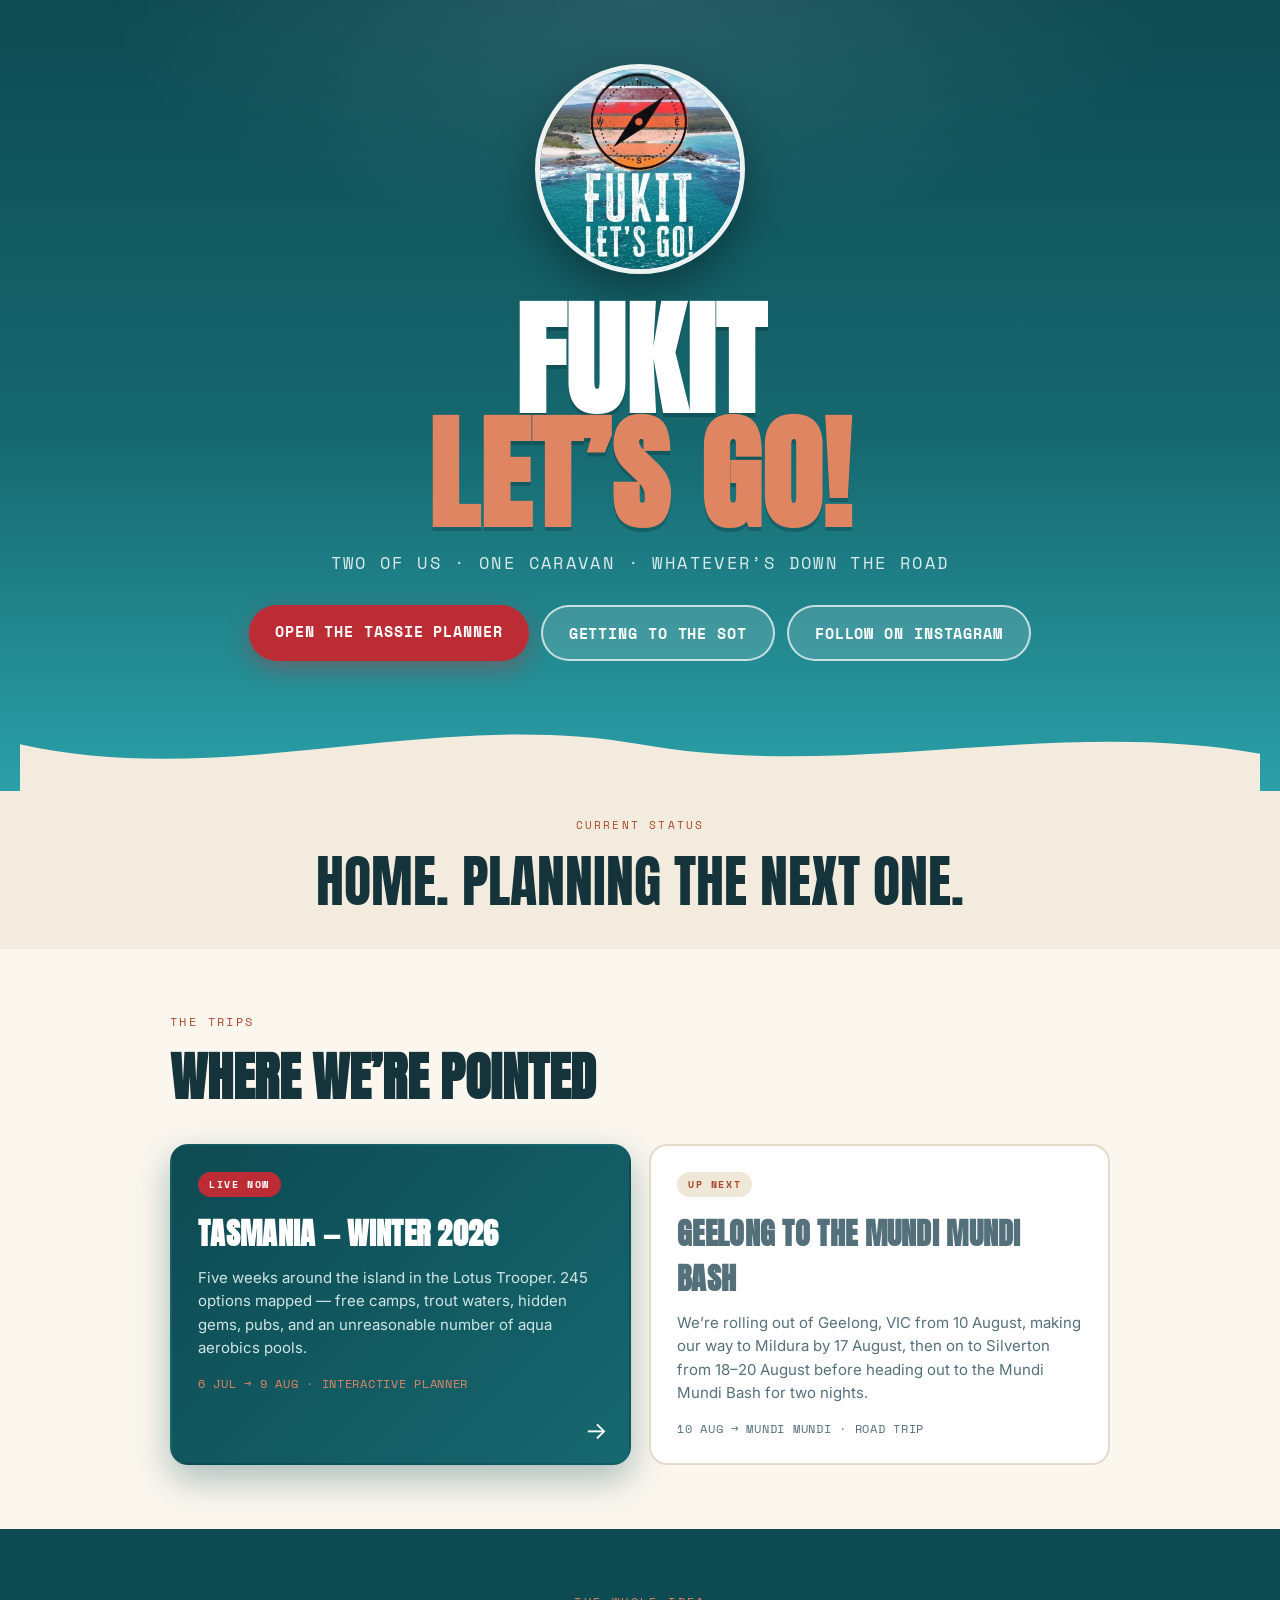
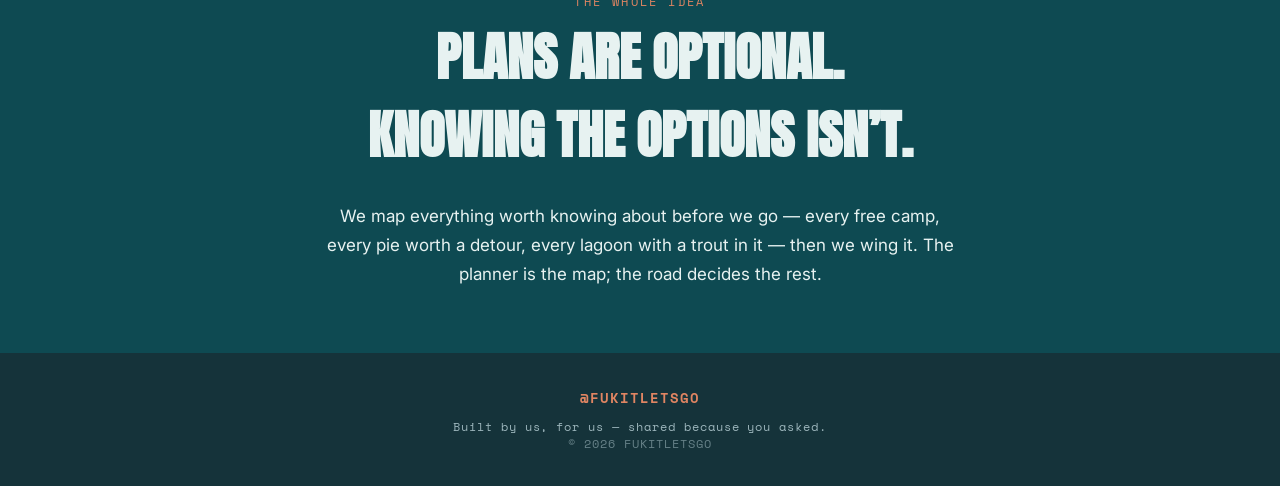
==== index.html @ 17a28b01 "Update index.html" ====
<!DOCTYPE html>

<html lang="en-AU">
<head>

<meta charset="utf-8">

<meta name="viewport" content="width=device-width, initial-scale=1">

<title>FUKITLETSGO — two of us, one caravan, whatever's down the road</title>

<meta name="description" content="FUKITLETSGO: trip planners, maps and mischief from a couple and their caravan. Currently: Tasmania, in winter, on purpose.">

<meta property="og:title" content="FUKITLETSGO">
<meta property="og:description" content="Two of us. One caravan. Whatever's down the road. Currently: Tasmania, in winter, on purpose.">

<meta property="og:image" content="https://nichynoo.github.io/fukitletsgo/logo.png">

<meta property="og:type" content="website">

<link rel="icon" href="logo.png">

<link rel="preconnect" href="https://fonts.googleapis.com">

<link rel="preconnect" href="https://fonts.gstatic.com" crossorigin>
<link href="https://fonts.googleapis.com/css2?family=Anton&family=Inter:wght@400;600&family=Space+Mono:wght@400;700&display=swap" rel="stylesheet">

<style>

:root{

 --sea:#16686F; --sea-deep:#0E4A52; --sea-light:#2BA0A8;

 --sand:#F3EBDD; --paper:#FBF7EF;

 --ink:#15333A; --dim:#54707A;

 --flame:#BC2C35; --ember:#A9472B; --peach:#E08562;

 --sans:'Inter',system-ui,sans-serif; --mono:'Space Mono',monospace; --display:'Anton',Impact,sans-serif;

}

*{box-sizing:border-box; margin:0}
html{scroll-behavior:smooth}

body{font-family:var(--sans); color:var(--ink); background:var(--paper)}

/* ---------- hero ---------- */

.hero{position:relative; background:linear-gradient(180deg,var(--sea-deep) 0%, var(--sea) 55%, var(--sea-light) 100%); color:#fff; text-align:center; padding:64px 20px 0; overflow:hidden}

.hero::before{content:""; position:absolute; inset:0;

 background:radial-gradient(70% 50% at 50% 0%, rgba(255,255,255,.10), transparent 60%); pointer-events:none}
.logo{width:min(46vw,210px); border-radius:50%; box-shadow:0 14px 40px rgba(0,0,0,.35); border:5px solid rgba(255,255,255,.92)}

h1{font-family:var(--display); font-size:clamp(56px,12vw,124px); line-height:.92; letter-spacing:.01em; text-transform:uppercase; margin-top:26px; text-shadow:0 4px 0 rgba(0,0,0,.18)}

h1 .go{color:var(--peach)}

.tag{font-family:var(--mono); font-size:clamp(13px,2.6vw,17px); letter-spacing:.14em; text-transform:uppercase; color:#D8EBEA; margin:18px auto 8px; max-width:620px}
.cta{display:flex; gap:12px; justify-content:center; flex-wrap:wrap; margin:30px 0 0; position:relative; z-index:2}

.btn{display:inline-block; font-family:var(--mono); font-weight:700; font-size:15px; letter-spacing:.06em; text-transform:uppercase; text-decoration:none; padding:15px 26px; border-radius:999px; transition:transform .12s ease, box-shadow .12s ease}

.btn:active{transform:scale(.97)}

.btn-primary{background:var(--flame); color:#fff; box-shadow:0 8px 22px rgba(188,44,53,.4)}
.btn-primary:hover{transform:translateY(-2px)}

.btn-ghost{background:rgba(255,255,255,.14); color:#fff; border:2px solid rgba(255,255,255,.7)}

.btn-ghost:hover{background:rgba(255,255,255,.24)}

.waves{display:block; width:100%; height:84px; margin-top:46px}

/* ---------- countdown ---------- */

.count{background:var(--sand); padding:26px 20px; text-align:center}

.count .label{font-family:var(--mono); font-size:11px; letter-spacing:.2em; text-transform:uppercase; color:var(--ember)}
.count .big{font-family:var(--display); font-size:clamp(34px,7vw,56px); color:var(--ink); text-transform:uppercase; margin-top:6px}

/* ---------- trips ---------- */

.section{max-width:980px; margin:0 auto; padding:64px 20px}

.kicker{font-family:var(--mono); font-size:12px; letter-spacing:.2em; text-transform:uppercase; color:var(--ember)}

h2{font-family:var(--display); font-size:clamp(34px,6vw,52px); text-transform:uppercase; margin:8px 0 28px}
.cards{display:grid; grid-template-columns:1fr; gap:18px}

@media(min-width:700px){.cards{grid-template-columns:1fr 1fr}}

.card{position:relative; border-radius:18px; padding:26px; text-decoration:none; color:inherit; display:block; border:2px solid transparent; transition:transform .14s ease, box-shadow .14s ease}

.card.live{background:linear-gradient(135deg,var(--sea-deep),var(--sea)); color:#fff; box-shadow:0 14px 36px rgba(14,74,82,.35)}

.card.live:hover{transform:translateY(-4px)}
.card.soon{background:#fff; border-color:#E4DACA; color:var(--dim)}

.pill{display:inline-block; font-family:var(--mono); font-size:10px; font-weight:700; letter-spacing:.16em; text-transform:uppercase; padding:5px 11px; border-radius:999px; margin-bottom:14px}

.live .pill{background:var(--flame); color:#fff}

.soon .pill{background:#EFE7D8; color:var(--ember)}

.card h3{font-family:var(--display); font-size:30px; text-transform:uppercase; letter-spacing:.01em}
.card p{margin-top:10px; font-size:15px; line-height:1.55}

.live p{color:#CFE6E5}

.card .meta{font-family:var(--mono); font-size:12px; margin-top:16px; letter-spacing:.06em}

.live .meta{color:var(--peach)}

.card .go-arrow{position:absolute; right:22px; bottom:18px; font-size:24px}

/* ---------- about ---------- */

.about{background:var(--sea-deep); color:#E7F2F1; text-align:center}

.about .inner{max-width:680px; margin:0 auto; padding:64px 20px}
.about p{font-size:17px; line-height:1.7; margin-top:14px}

.about .kicker{color:var(--peach)}

/* ---------- footer ---------- */

footer{background:var(--ink); color:#9DB6BC; text-align:center; padding:34px 20px; font-family:var(--mono); font-size:12px; letter-spacing:.08em}

footer a{color:var(--peach); text-decoration:none}

footer a:hover{text-decoration:underline}

.insta{display:inline-block; margin-bottom:10px; font-size:14px; font-weight:700; text-transform:uppercase}

</style>

</head>

<body>
<header class="hero">

 <img class="logo" src="logo.png" alt="FUKITLETSGO compass logo over a Tasmanian beach">

 <h1>Fukit<br><span class="go">Let&rsquo;s&nbsp;Go!</span></h1>

 <p class="tag">Two of us &middot; one caravan &middot; whatever&rsquo;s down the road</p>

 <div class="cta">

 <a class="btn btn-primary" href="Australia/Tasmania/">Open the Tassie planner</a>

 <a class="btn btn-ghost" href="https://nichynoo.github.io/fukitletsgo/Australia/SOT/">Getting to the SOT</a>

 <a class="btn btn-ghost" href="https://www.instagram.com/fukitletsgo/" target="_blank" rel="noopener">Follow on Instagram</a>

 </div>
 <svg class="waves" viewBox="0 0 1440 90" preserveAspectRatio="none" aria-hidden="true">

 <path d="M0,40 C240,90 480,0 720,40 C960,80 1200,10 1440,50 L1440,90 L0,90 Z" fill="#F3EBDD"/>

 </svg>

</header>

<div class="count">

 <div class="label">Current status</div>

 <div class="big" id="countdown">Tasmania, in winter, on purpose</div>

</div>

<main class="section" id="trips">

 <div class="kicker">The trips</div>

 <h2>Where we&rsquo;re pointed</h2>

 <div class="cards">
 <a class="card live" href="Australia/Tasmania/">

 <span class="pill">Live now</span>

 <h3>Tasmania &mdash; Winter 2026</h3>

 <p>Five weeks around the island in the Lotus Trooper. 245 options mapped &mdash; free camps, trout waters, hidden gems, pubs, and an unreasonable number of aqua aerobics pools.</p>

 <div class="meta">6 JUL &rarr; 9 AUG &middot; INTERACTIVE PLANNER</div>

 <span class="go-arrow">&rarr;</span>

 </a>

 <div class="card soon">

 <span class="pill">Up next</span>
 <h3>GEELONG TO THE MUNDI MUNDI BASH</h3>

 <p>We&rsquo;re rolling out of Geelong, VIC from 10 August, making our way to Mildura by 17 August, then on to Silverton from 18&ndash;20 August before heading out to the Mundi Mundi Bash for two nights.</p>

 <div class="meta">10 AUG &rarr; MUNDI MUNDI &middot; ROAD TRIP</div>

 </div>

 </div>

</main>

<section class="about">

 <div class="inner">

 <div class="kicker">The whole idea</div>

 <h2>Plans are optional.<br>Knowing the options isn&rsquo;t.</h2>
 <p>We map everything worth knowing about before we go &mdash; every free camp, every pie worth a detour, every lagoon with a trout in it &mdash; then we wing it. The planner is the map; the road decides the rest.</p>

 </div>

</section>

<footer>

 <a class="insta" href="https://www.instagram.com/fukitletsgo/" target="_blank" rel="noopener">@fukitletsgo</a><br>

 Built by us, for us &mdash; shared because you asked.<br>

 <span style="opacity:.6">&copy; 2026 FUKITLETSGO</span>

</footer>

<script>
(function(){

 var dep=new Date('2026-07-01T00:00:00+10:00');

 var back=new Date('2026-08-10T00:00:00+10:00');

 var onIsland=new Date('2026-07-06T00:00:00+10:00');

 var now=new Date();

 var el=document.getElementById('countdown');

 var d=Math.ceil((dep-now)/86400000);

 if(now<dep){ el.textContent=d+(d===1?' day':' days')+' until we roll'; }

 else if(now<onIsland){ el.textContent='On the road \u2192 Geelong'; }
 else if(now<back){ var n=Math.floor((now-onIsland)/86400000)+1; el.textContent='Day '+n+' of 35 on the island'; }

 else { el.textContent='Home. Planning the next one.'; }

})();

</script>

</body>

</html>
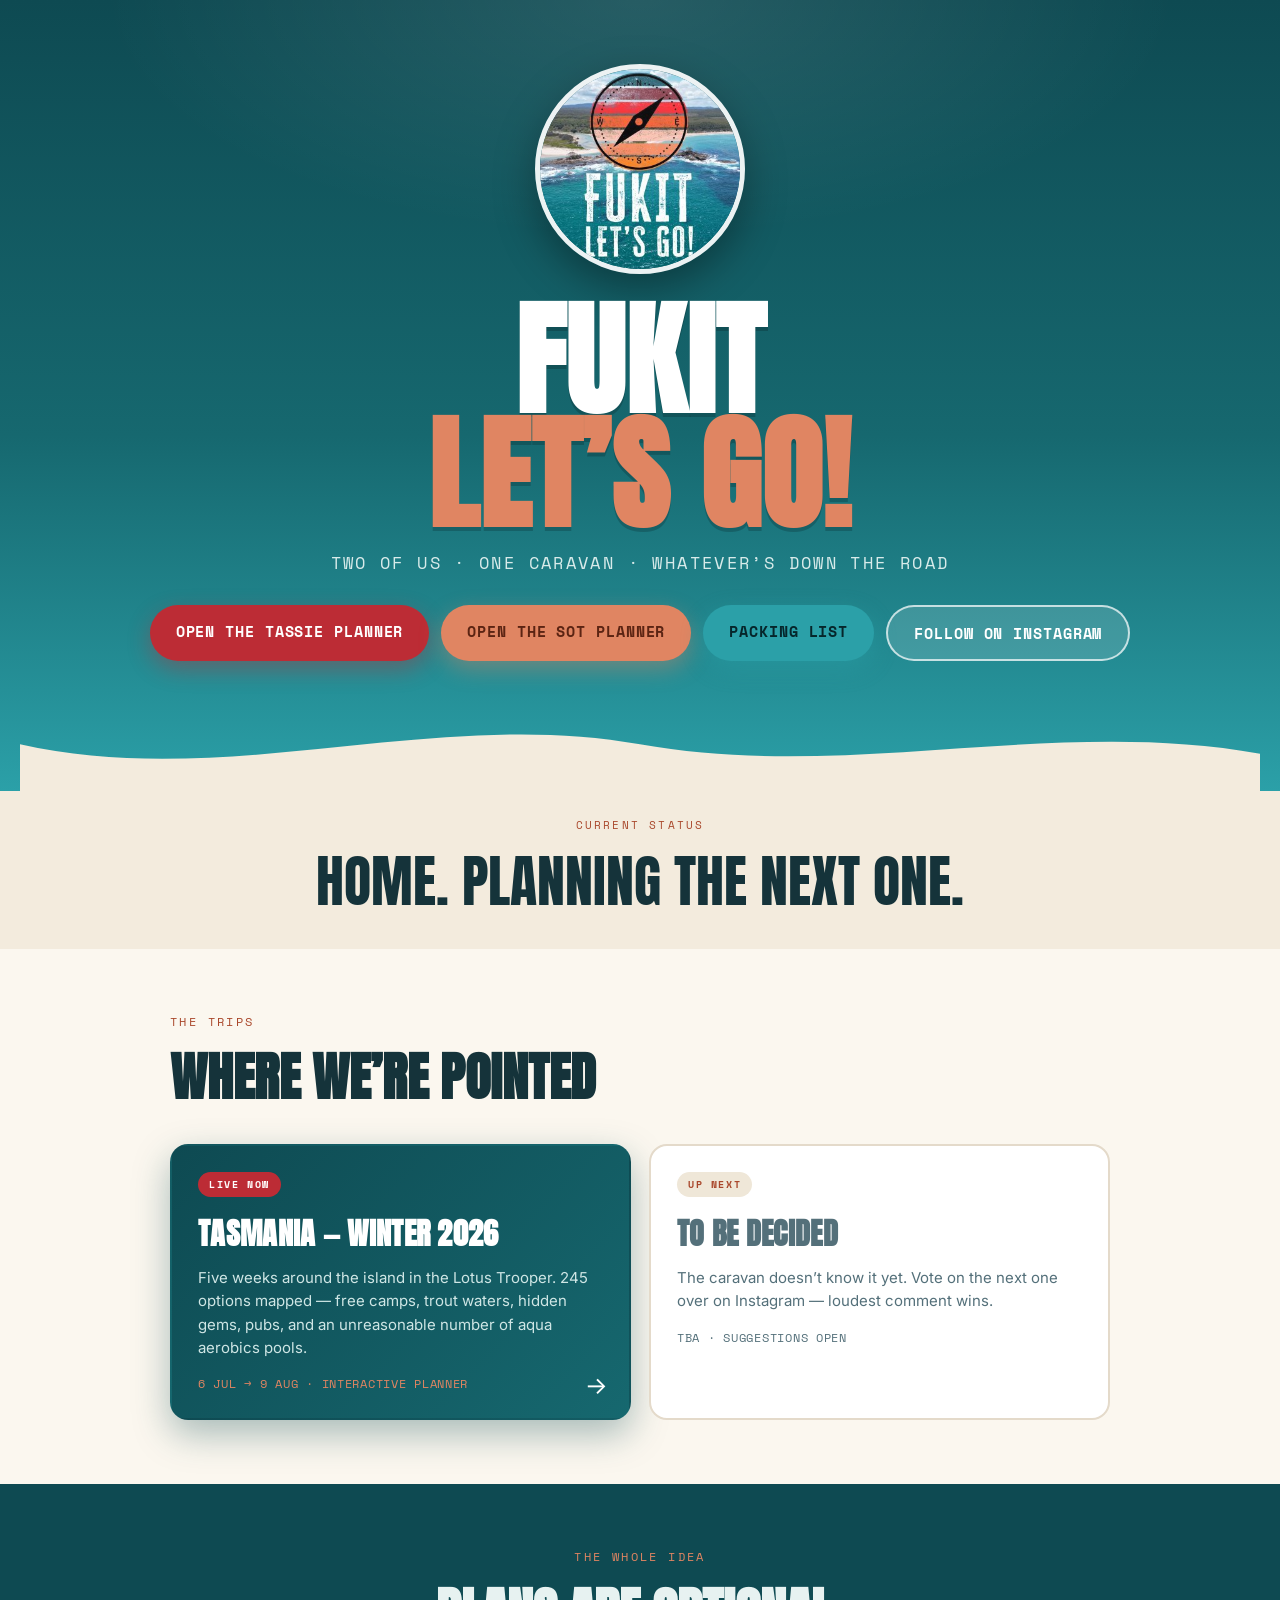
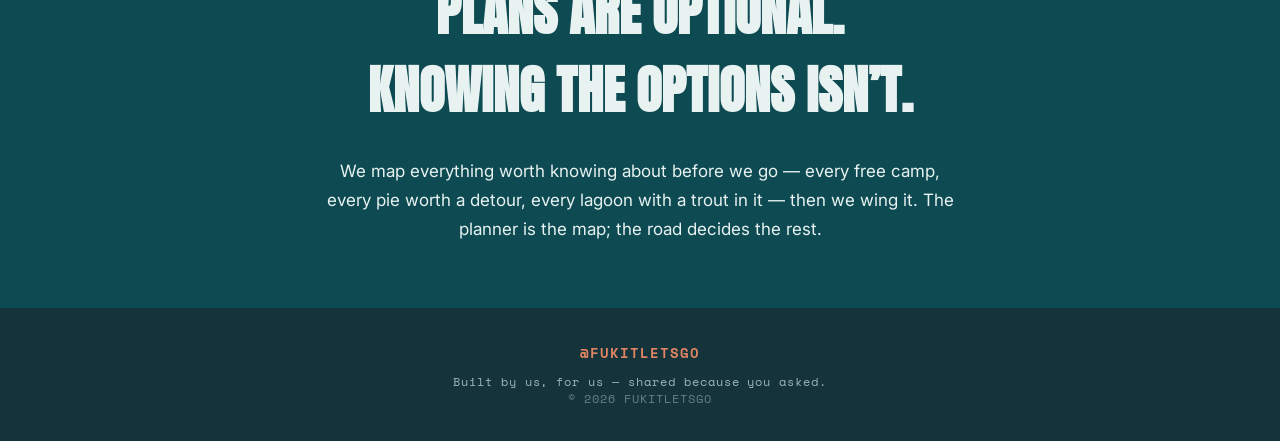
==== commit b866a306: "Update index.html" ====
--- a/index.html
+++ b/index.html
@@ -1,265 +1,159 @@
 
 <!DOCTYPE html>
-
 <html lang="en-AU">
 <head>
-
 <meta charset="utf-8">
-
 <meta name="viewport" content="width=device-width, initial-scale=1">
-
 <title>FUKITLETSGO — two of us, one caravan, whatever's down the road</title>
-
 <meta name="description" content="FUKITLETSGO: trip planners, maps and mischief from a couple and their caravan. Currently: Tasmania, in winter, on purpose.">
-
 <meta property="og:title" content="FUKITLETSGO">
 <meta property="og:description" content="Two of us. One caravan. Whatever's down the road. Currently: Tasmania, in winter, on purpose.">
-
 <meta property="og:image" content="https://nichynoo.github.io/fukitletsgo/logo.png">
-
 <meta property="og:type" content="website">
-
 <link rel="icon" href="logo.png">
-
 <link rel="preconnect" href="https://fonts.googleapis.com">
-
 <link rel="preconnect" href="https://fonts.gstatic.com" crossorigin>
 <link href="https://fonts.googleapis.com/css2?family=Anton&family=Inter:wght@400;600&family=Space+Mono:wght@400;700&display=swap" rel="stylesheet">
-
 <style>
-
 :root{
-
- --sea:#16686F; --sea-deep:#0E4A52; --sea-light:#2BA0A8;
-
- --sand:#F3EBDD; --paper:#FBF7EF;
-
- --ink:#15333A; --dim:#54707A;
-
- --flame:#BC2C35; --ember:#A9472B; --peach:#E08562;
-
- --sans:'Inter',system-ui,sans-serif; --mono:'Space Mono',monospace; --display:'Anton',Impact,sans-serif;
-
+  --sea:#16686F; --sea-deep:#0E4A52; --sea-light:#2BA0A8;
+  --sand:#F3EBDD; --paper:#FBF7EF;
+  --ink:#15333A; --dim:#54707A;
+  --flame:#BC2C35; --ember:#A9472B; --peach:#E08562;
+  --sans:'Inter',system-ui,sans-serif; --mono:'Space Mono',monospace; --display:'Anton',Impact,sans-serif;
 }
-
 *{box-sizing:border-box; margin:0}
 html{scroll-behavior:smooth}
-
 body{font-family:var(--sans); color:var(--ink); background:var(--paper)}
 
 /* ---------- hero ---------- */
-
 .hero{position:relative; background:linear-gradient(180deg,var(--sea-deep) 0%, var(--sea) 55%, var(--sea-light) 100%); color:#fff; text-align:center; padding:64px 20px 0; overflow:hidden}
-
 .hero::before{content:""; position:absolute; inset:0;
-
- background:radial-gradient(70% 50% at 50% 0%, rgba(255,255,255,.10), transparent 60%); pointer-events:none}
+  background:radial-gradient(70% 50% at 50% 0%, rgba(255,255,255,.10), transparent 60%); pointer-events:none}
 .logo{width:min(46vw,210px); border-radius:50%; box-shadow:0 14px 40px rgba(0,0,0,.35); border:5px solid rgba(255,255,255,.92)}
-
 h1{font-family:var(--display); font-size:clamp(56px,12vw,124px); line-height:.92; letter-spacing:.01em; text-transform:uppercase; margin-top:26px; text-shadow:0 4px 0 rgba(0,0,0,.18)}
-
 h1 .go{color:var(--peach)}
-
 .tag{font-family:var(--mono); font-size:clamp(13px,2.6vw,17px); letter-spacing:.14em; text-transform:uppercase; color:#D8EBEA; margin:18px auto 8px; max-width:620px}
 .cta{display:flex; gap:12px; justify-content:center; flex-wrap:wrap; margin:30px 0 0; position:relative; z-index:2}
-
 .btn{display:inline-block; font-family:var(--mono); font-weight:700; font-size:15px; letter-spacing:.06em; text-transform:uppercase; text-decoration:none; padding:15px 26px; border-radius:999px; transition:transform .12s ease, box-shadow .12s ease}
-
 .btn:active{transform:scale(.97)}
-
 .btn-primary{background:var(--flame); color:#fff; box-shadow:0 8px 22px rgba(188,44,53,.4)}
 .btn-primary:hover{transform:translateY(-2px)}
-
+.btn-sot{background:var(--peach); color:#5B2413; box-shadow:0 8px 22px rgba(224,133,98,.4)}
+.btn-pack{background:var(--sea-light); color:#06262B; box-shadow:0 8px 22px rgba(43,160,168,.4)}
+.btn-pack:hover{transform:translateY(-2px)}
+.btn-sot:hover{transform:translateY(-2px)}
 .btn-ghost{background:rgba(255,255,255,.14); color:#fff; border:2px solid rgba(255,255,255,.7)}
-
 .btn-ghost:hover{background:rgba(255,255,255,.24)}
-
 .waves{display:block; width:100%; height:84px; margin-top:46px}
 
 /* ---------- countdown ---------- */
-
 .count{background:var(--sand); padding:26px 20px; text-align:center}
-
 .count .label{font-family:var(--mono); font-size:11px; letter-spacing:.2em; text-transform:uppercase; color:var(--ember)}
 .count .big{font-family:var(--display); font-size:clamp(34px,7vw,56px); color:var(--ink); text-transform:uppercase; margin-top:6px}
 
 /* ---------- trips ---------- */
-
 .section{max-width:980px; margin:0 auto; padding:64px 20px}
-
 .kicker{font-family:var(--mono); font-size:12px; letter-spacing:.2em; text-transform:uppercase; color:var(--ember)}
-
 h2{font-family:var(--display); font-size:clamp(34px,6vw,52px); text-transform:uppercase; margin:8px 0 28px}
 .cards{display:grid; grid-template-columns:1fr; gap:18px}
-
 @media(min-width:700px){.cards{grid-template-columns:1fr 1fr}}
-
 .card{position:relative; border-radius:18px; padding:26px; text-decoration:none; color:inherit; display:block; border:2px solid transparent; transition:transform .14s ease, box-shadow .14s ease}
-
 .card.live{background:linear-gradient(135deg,var(--sea-deep),var(--sea)); color:#fff; box-shadow:0 14px 36px rgba(14,74,82,.35)}
-
 .card.live:hover{transform:translateY(-4px)}
 .card.soon{background:#fff; border-color:#E4DACA; color:var(--dim)}
-
 .pill{display:inline-block; font-family:var(--mono); font-size:10px; font-weight:700; letter-spacing:.16em; text-transform:uppercase; padding:5px 11px; border-radius:999px; margin-bottom:14px}
-
 .live .pill{background:var(--flame); color:#fff}
-
 .soon .pill{background:#EFE7D8; color:var(--ember)}
-
 .card h3{font-family:var(--display); font-size:30px; text-transform:uppercase; letter-spacing:.01em}
 .card p{margin-top:10px; font-size:15px; line-height:1.55}
-
 .live p{color:#CFE6E5}
-
 .card .meta{font-family:var(--mono); font-size:12px; margin-top:16px; letter-spacing:.06em}
-
 .live .meta{color:var(--peach)}
-
 .card .go-arrow{position:absolute; right:22px; bottom:18px; font-size:24px}
 
 /* ---------- about ---------- */
-
 .about{background:var(--sea-deep); color:#E7F2F1; text-align:center}
-
 .about .inner{max-width:680px; margin:0 auto; padding:64px 20px}
 .about p{font-size:17px; line-height:1.7; margin-top:14px}
-
 .about .kicker{color:var(--peach)}
 
 /* ---------- footer ---------- */
+footer{background:var(--ink); color:#9DB6BC; text-align:center; padding:34px 20px; font-family:var(--mono); font-size:12px; letter-spacing:.08em}
+footer a{color:var(--peach); text-decoration:none}
+footer a:hover{text-decoration:underline}
+.insta{display:inline-block; margin-bottom:10px; font-size:14px; font-weight:700; text-transform:uppercase}
+</style>
+</head>
+<body>
 
-footer{background:var(--ink); color:#9DB6BC; text-align:center; padding:34px 20px; font-family:var(--mono); font-size:12px; letter-spacing:.08em}
-
-footer a{color:var(--peach); text-decoration:none}
-
-footer a:hover{text-decoration:underline}
-
-.insta{display:inline-block; margin-bottom:10px; font-size:14px; font-weight:700; text-transform:uppercase}
-
-</style>
-
-</head>
-
-<body>
 <header class="hero">
-
- <img class="logo" src="logo.png" alt="FUKITLETSGO compass logo over a Tasmanian beach">
-
- <h1>Fukit<br><span class="go">Let&rsquo;s&nbsp;Go!</span></h1>
-
- <p class="tag">Two of us &middot; one caravan &middot; whatever&rsquo;s down the road</p>
-
- <div class="cta">
-
- <a class="btn btn-primary" href="Australia/Tasmania/">Open the Tassie planner</a>
-
- <a class="btn btn-ghost" href="https://nichynoo.github.io/fukitletsgo/Australia/SOT/">Getting to the SOT</a>
-
- <a class="btn btn-ghost" href="https://www.instagram.com/fukitletsgo/" target="_blank" rel="noopener">Follow on Instagram</a>
-
- </div>
- <svg class="waves" viewBox="0 0 1440 90" preserveAspectRatio="none" aria-hidden="true">
-
- <path d="M0,40 C240,90 480,0 720,40 C960,80 1200,10 1440,50 L1440,90 L0,90 Z" fill="#F3EBDD"/>
-
- </svg>
-
+  <img class="logo" src="logo.png" alt="FUKITLETSGO compass logo over a Tasmanian beach">
+  <h1>Fukit<br><span class="go">Let&rsquo;s&nbsp;Go!</span></h1>
+  <p class="tag">Two of us &middot; one caravan &middot; whatever&rsquo;s down the road</p>
+  <div class="cta">
+    <a class="btn btn-primary" href="Australia/Tasmania/">Open the Tassie planner</a>
+    <a class="btn btn-sot" href="Australia/SOT/">Open the SOT Planner</a>
+    <a class="btn btn-pack" href="packing/">Packing List</a>
+    <a class="btn btn-ghost" href="https://www.instagram.com/fukitletsgo/" target="_blank" rel="noopener">Follow on Instagram</a>
+  </div>
+  <svg class="waves" viewBox="0 0 1440 90" preserveAspectRatio="none" aria-hidden="true">
+    <path d="M0,40 C240,90 480,0 720,40 C960,80 1200,10 1440,50 L1440,90 L0,90 Z" fill="#F3EBDD"/>
+  </svg>
 </header>
 
 <div class="count">
-
- <div class="label">Current status</div>
-
- <div class="big" id="countdown">Tasmania, in winter, on purpose</div>
-
+  <div class="label">Current status</div>
+  <div class="big" id="countdown">Tasmania, in winter, on purpose</div>
 </div>
 
 <main class="section" id="trips">
-
- <div class="kicker">The trips</div>
-
- <h2>Where we&rsquo;re pointed</h2>
-
- <div class="cards">
- <a class="card live" href="Australia/Tasmania/">
-
- <span class="pill">Live now</span>
-
- <h3>Tasmania &mdash; Winter 2026</h3>
-
- <p>Five weeks around the island in the Lotus Trooper. 245 options mapped &mdash; free camps, trout waters, hidden gems, pubs, and an unreasonable number of aqua aerobics pools.</p>
-
- <div class="meta">6 JUL &rarr; 9 AUG &middot; INTERACTIVE PLANNER</div>
-
- <span class="go-arrow">&rarr;</span>
-
- </a>
-
- <div class="card soon">
-
- <span class="pill">Up next</span>
- <h3>GEELONG TO THE MUNDI MUNDI BASH</h3>
-
- <p>We&rsquo;re rolling out of Geelong, VIC from 10 August, making our way to Mildura by 17 August, then on to Silverton from 18&ndash;20 August before heading out to the Mundi Mundi Bash for two nights.</p>
-
- <div class="meta">10 AUG &rarr; MUNDI MUNDI &middot; ROAD TRIP</div>
-
- </div>
-
- </div>
-
+  <div class="kicker">The trips</div>
+  <h2>Where we&rsquo;re pointed</h2>
+  <div class="cards">
+    <a class="card live" href="Australia/Tasmania/">
+      <span class="pill">Live now</span>
+      <h3>Tasmania &mdash; Winter 2026</h3>
+      <p>Five weeks around the island in the Lotus Trooper. 245 options mapped &mdash; free camps, trout waters, hidden gems, pubs, and an unreasonable number of aqua aerobics pools.</p>
+      <div class="meta">6 JUL &rarr; 9 AUG &middot; INTERACTIVE PLANNER</div>
+      <span class="go-arrow">&rarr;</span>
+    </a>
+    <div class="card soon">
+      <span class="pill">Up next</span>
+      <h3>To be decided</h3>
+      <p>The caravan doesn&rsquo;t know it yet. Vote on the next one over on Instagram &mdash; loudest comment wins.</p>
+      <div class="meta">TBA &middot; SUGGESTIONS OPEN</div>
+    </div>
+  </div>
 </main>
 
 <section class="about">
-
- <div class="inner">
-
- <div class="kicker">The whole idea</div>
-
- <h2>Plans are optional.<br>Knowing the options isn&rsquo;t.</h2>
- <p>We map everything worth knowing about before we go &mdash; every free camp, every pie worth a detour, every lagoon with a trout in it &mdash; then we wing it. The planner is the map; the road decides the rest.</p>
-
- </div>
-
+  <div class="inner">
+    <div class="kicker">The whole idea</div>
+    <h2>Plans are optional.<br>Knowing the options isn&rsquo;t.</h2>
+    <p>We map everything worth knowing about before we go &mdash; every free camp, every pie worth a detour, every lagoon with a trout in it &mdash; then we wing it. The planner is the map; the road decides the rest.</p>
+  </div>
 </section>
 
 <footer>
-
- <a class="insta" href="https://www.instagram.com/fukitletsgo/" target="_blank" rel="noopener">@fukitletsgo</a><br>
-
- Built by us, for us &mdash; shared because you asked.<br>
-
- <span style="opacity:.6">&copy; 2026 FUKITLETSGO</span>
-
+  <a class="insta" href="https://www.instagram.com/fukitletsgo/" target="_blank" rel="noopener">@fukitletsgo</a><br>
+  Built by us, for us &mdash; shared because you asked.<br>
+  <span style="opacity:.6">&copy; 2026 FUKITLETSGO</span>
 </footer>
 
 <script>
 (function(){
-
- var dep=new Date('2026-07-01T00:00:00+10:00');
-
- var back=new Date('2026-08-10T00:00:00+10:00');
-
- var onIsland=new Date('2026-07-06T00:00:00+10:00');
-
- var now=new Date();
-
- var el=document.getElementById('countdown');
-
- var d=Math.ceil((dep-now)/86400000);
-
- if(now<dep){ el.textContent=d+(d===1?' day':' days')+' until we roll'; }
-
- else if(now<onIsland){ el.textContent='On the road \u2192 Geelong'; }
- else if(now<back){ var n=Math.floor((now-onIsland)/86400000)+1; el.textContent='Day '+n+' of 35 on the island'; }
-
- else { el.textContent='Home. Planning the next one.'; }
-
+  var dep=new Date('2026-07-01T00:00:00+10:00');
+  var back=new Date('2026-08-10T00:00:00+10:00');
+  var onIsland=new Date('2026-07-06T00:00:00+10:00');
+  var now=new Date();
+  var el=document.getElementById('countdown');
+  var d=Math.ceil((dep-now)/86400000);
+  if(now<dep){ el.textContent=d+(d===1?' day':' days')+' until we roll'; }
+  else if(now<onIsland){ el.textContent='On the road \u2192 Geelong'; }
+  else if(now<back){ var n=Math.floor((now-onIsland)/86400000)+1; el.textContent='Day '+n+' of 35 on the island'; }
+  else { el.textContent='Home. Planning the next one.'; }
 })();
-
 </script>
-
 </body>
-
 </html>
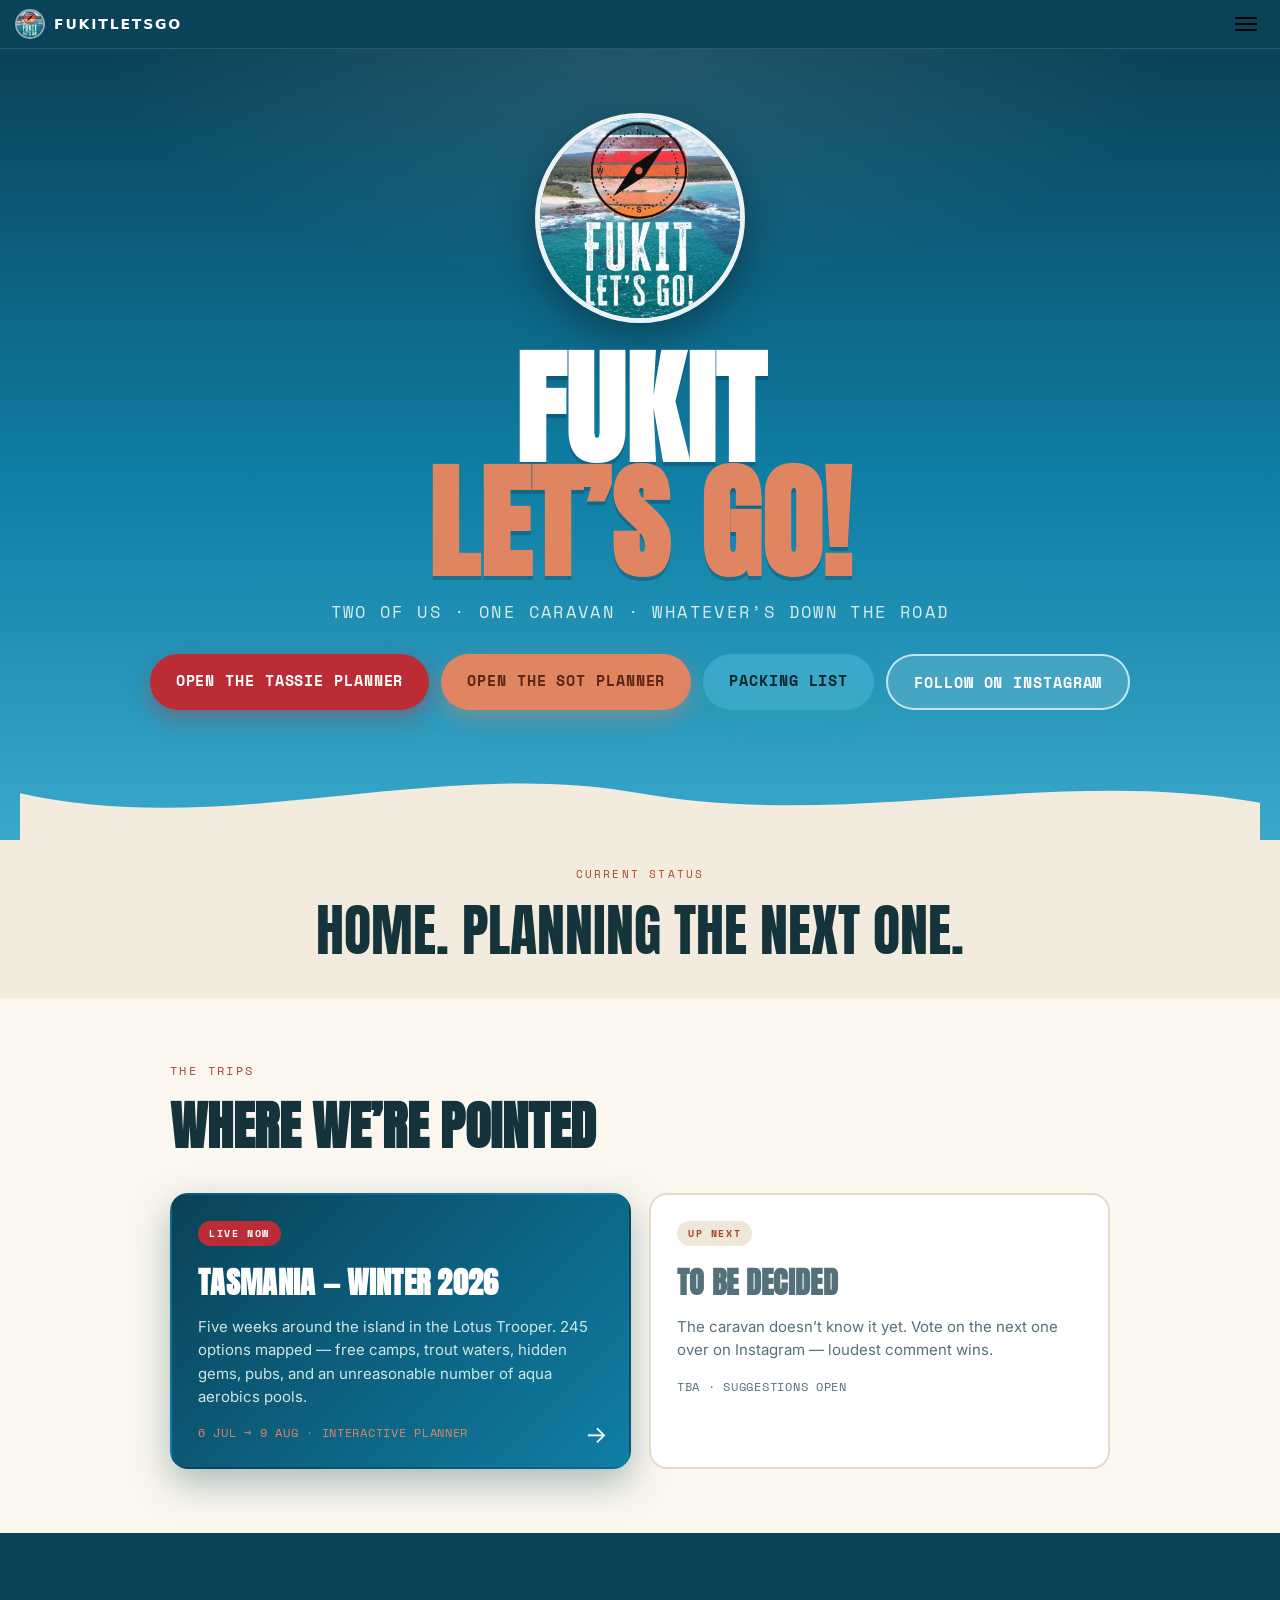
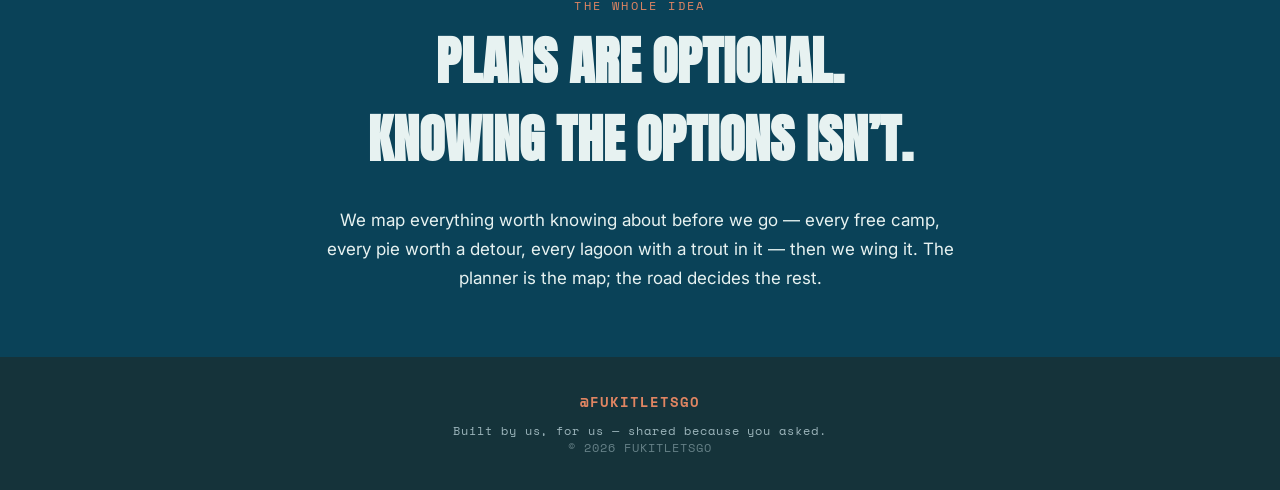
==== commit 24ab635a: "Update index.html" ====
--- a/index.html
+++ b/index.html
@@ -16,7 +16,7 @@
 <link href="https://fonts.googleapis.com/css2?family=Anton&family=Inter:wght@400;600&family=Space+Mono:wght@400;700&display=swap" rel="stylesheet">
 <style>
 :root{
-  --sea:#16686F; --sea-deep:#0E4A52; --sea-light:#2BA0A8;
+  --sea:#0F7FA6; --sea-deep:#0A4258; --sea-light:#3AA8C9;
   --sand:#F3EBDD; --paper:#FBF7EF;
   --ink:#15333A; --dim:#54707A;
   --flame:#BC2C35; --ember:#A9472B; --peach:#E08562;
@@ -84,8 +84,11 @@
 footer a:hover{text-decoration:underline}
 .insta{display:inline-block; margin-bottom:10px; font-size:14px; font-weight:700; text-transform:uppercase}
 </style>
+<style id="fkhdr-css">.fkhdr{position:relative;z-index:50;display:flex;align-items:center;gap:11px;padding:9px 15px;background:#0A4258; color:#fff; border-bottom:1px solid rgba(255,255,255,.12);font-family:system-ui,-apple-system,'Segoe UI',sans-serif}.fkhdr .fk-logo{display:flex;align-items:center;gap:9px;text-decoration:none;color:inherit}.fkhdr .fk-logo img{width:30px;height:30px;border-radius:50%;border:2px solid rgba(255,255,255,.55);display:block}.fkhdr .fk-wm{font-weight:700;font-size:14px;letter-spacing:.13em;text-transform:uppercase;color:inherit}.fkhdr .fk-burger{margin-left:auto;appearance:none;background:none;border:0;cursor:pointer;padding:8px;display:grid;gap:4px}.fkhdr .fk-burger span{display:block;width:22px;height:2px;background:currentColor;border-radius:2px;transition:.2s}.fkhdr.open .fk-burger span:nth-child(1){transform:translateY(6px) rotate(45deg)}.fkhdr.open .fk-burger span:nth-child(2){opacity:0}.fkhdr.open .fk-burger span:nth-child(3){transform:translateY(-6px) rotate(-45deg)}.fkhdr .fk-nav{position:absolute;top:100%;right:10px;min-width:210px;background:#0E4A52;border:1px solid rgba(255,255,255,.14);border-radius:12px;box-shadow:0 14px 40px rgba(0,0,0,.35);padding:6px;display:none;flex-direction:column}.fkhdr.open .fk-nav{display:flex}.fkhdr .fk-nav a{text-decoration:none;color:#fff;font-size:14px;font-weight:500;padding:11px 13px;border-radius:8px;display:flex;align-items:center;gap:9px}.fkhdr .fk-nav a:hover{background:rgba(127,127,127,.14)}.fkhdr .fk-nav a.cur{color:#E08562;font-weight:700}.fkhdr .fk-nav a .ic{width:18px;text-align:center;opacity:.8}.fkhdr .fk-nav .sep{height:1px;background:rgba(255,255,255,.14);margin:5px 8px}@media print{.fkhdr{display:none}}</style>
 </head>
 <body>
+<header class="fkhdr" id="fkhdr"><a class="fk-logo" href="./"><img src="logo.png" alt=""><span class="fk-wm">Fukitletsgo</span></a><button class="fk-burger" id="fkBurger" aria-label="Menu" aria-expanded="false"><span></span><span></span><span></span></button><nav class="fk-nav" id="fkNav"><a class="cur" href="./"><span class="ic">⌂</span>Home</a><div class="sep"></div><a class="" href="Australia/Tasmania/"><span class="ic">🗺</span>Tassie Planner</a><a href="Australia/SOT/"><span class="ic">🚢</span>SOT Planner</a><a href="packing/"><span class="ic">🧳</span>Packing List</a></nav></header>
+
 
 <header class="hero">
   <img class="logo" src="logo.png" alt="FUKITLETSGO compass logo over a Tasmanian beach">
@@ -155,5 +158,6 @@
   else { el.textContent='Home. Planning the next one.'; }
 })();
 </script>
+<script>(function(){var h=document.getElementById('fkhdr'),b=document.getElementById('fkBurger');if(!h||!b)return;function set(o){h.classList.toggle('open',o);b.setAttribute('aria-expanded',o?'true':'false');}b.addEventListener('click',function(e){e.stopPropagation();set(!h.classList.contains('open'));});document.addEventListener('click',function(e){if(!h.contains(e.target))set(false);});document.addEventListener('keydown',function(e){if(e.key==='Escape')set(false);});})();</script>
 </body>
 </html>
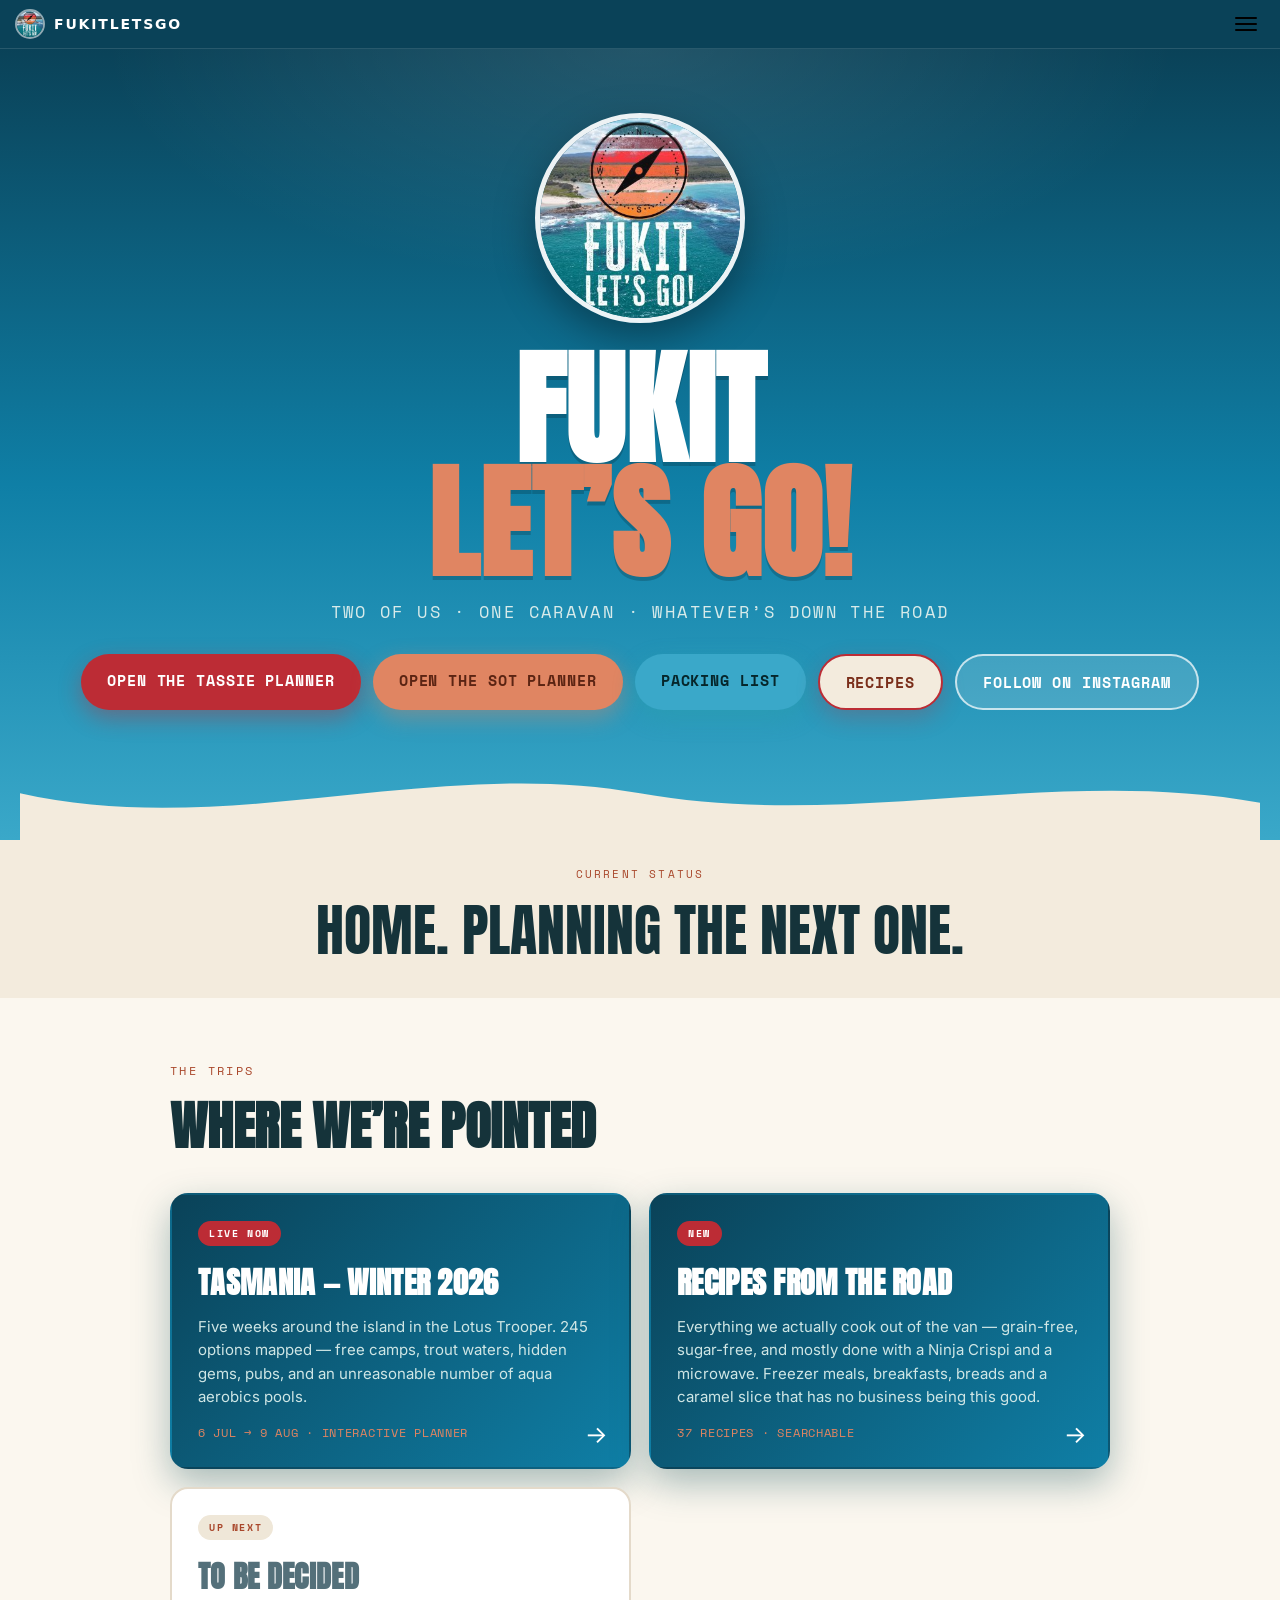
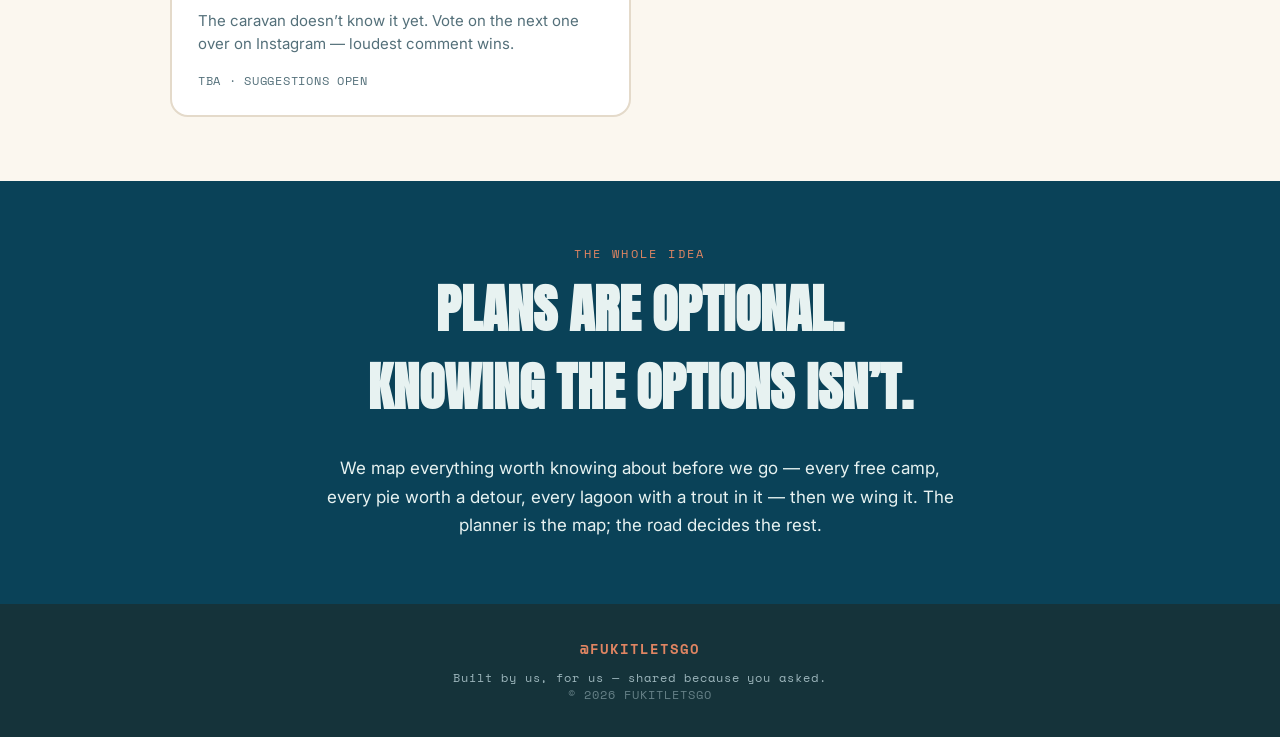
==== commit b48bbbb4: "Update index.html" ====
--- a/index.html
+++ b/index.html
@@ -1,3 +1,4 @@
+
 
 <!DOCTYPE html>
 <html lang="en-AU">
@@ -41,6 +42,8 @@
 .btn-primary:hover{transform:translateY(-2px)}
 .btn-sot{background:var(--peach); color:#5B2413; box-shadow:0 8px 22px rgba(224,133,98,.4)}
 .btn-pack{background:var(--sea-light); color:#06262B; box-shadow:0 8px 22px rgba(43,160,168,.4)}
+.btn-rec{background:var(--sand); color:#7A2E1A; border:2px solid var(--flame); box-shadow:0 8px 22px rgba(188,44,53,.25)}
+.btn-rec:hover{transform:translateY(-2px)}
 .btn-pack:hover{transform:translateY(-2px)}
 .btn-sot:hover{transform:translateY(-2px)}
 .btn-ghost{background:rgba(255,255,255,.14); color:#fff; border:2px solid rgba(255,255,255,.7)}
@@ -87,7 +90,7 @@
 <style id="fkhdr-css">.fkhdr{position:relative;z-index:50;display:flex;align-items:center;gap:11px;padding:9px 15px;background:#0A4258; color:#fff; border-bottom:1px solid rgba(255,255,255,.12);font-family:system-ui,-apple-system,'Segoe UI',sans-serif}.fkhdr .fk-logo{display:flex;align-items:center;gap:9px;text-decoration:none;color:inherit}.fkhdr .fk-logo img{width:30px;height:30px;border-radius:50%;border:2px solid rgba(255,255,255,.55);display:block}.fkhdr .fk-wm{font-weight:700;font-size:14px;letter-spacing:.13em;text-transform:uppercase;color:inherit}.fkhdr .fk-burger{margin-left:auto;appearance:none;background:none;border:0;cursor:pointer;padding:8px;display:grid;gap:4px}.fkhdr .fk-burger span{display:block;width:22px;height:2px;background:currentColor;border-radius:2px;transition:.2s}.fkhdr.open .fk-burger span:nth-child(1){transform:translateY(6px) rotate(45deg)}.fkhdr.open .fk-burger span:nth-child(2){opacity:0}.fkhdr.open .fk-burger span:nth-child(3){transform:translateY(-6px) rotate(-45deg)}.fkhdr .fk-nav{position:absolute;top:100%;right:10px;min-width:210px;background:#0E4A52;border:1px solid rgba(255,255,255,.14);border-radius:12px;box-shadow:0 14px 40px rgba(0,0,0,.35);padding:6px;display:none;flex-direction:column}.fkhdr.open .fk-nav{display:flex}.fkhdr .fk-nav a{text-decoration:none;color:#fff;font-size:14px;font-weight:500;padding:11px 13px;border-radius:8px;display:flex;align-items:center;gap:9px}.fkhdr .fk-nav a:hover{background:rgba(127,127,127,.14)}.fkhdr .fk-nav a.cur{color:#E08562;font-weight:700}.fkhdr .fk-nav a .ic{width:18px;text-align:center;opacity:.8}.fkhdr .fk-nav .sep{height:1px;background:rgba(255,255,255,.14);margin:5px 8px}@media print{.fkhdr{display:none}}</style>
 </head>
 <body>
-<header class="fkhdr" id="fkhdr"><a class="fk-logo" href="./"><img src="logo.png" alt=""><span class="fk-wm">Fukitletsgo</span></a><button class="fk-burger" id="fkBurger" aria-label="Menu" aria-expanded="false"><span></span><span></span><span></span></button><nav class="fk-nav" id="fkNav"><a class="cur" href="./"><span class="ic">⌂</span>Home</a><div class="sep"></div><a class="" href="Australia/Tasmania/"><span class="ic">🗺</span>Tassie Planner</a><a href="Australia/SOT/"><span class="ic">🚢</span>SOT Planner</a><a href="packing/"><span class="ic">🧳</span>Packing List</a></nav></header>
+<header class="fkhdr" id="fkhdr"><a class="fk-logo" href="./"><img src="logo.png" alt=""><span class="fk-wm">Fukitletsgo</span></a><button class="fk-burger" id="fkBurger" aria-label="Menu" aria-expanded="false"><span></span><span></span><span></span></button><nav class="fk-nav" id="fkNav"><a class="cur" href="./"><span class="ic">⌂</span>Home</a><div class="sep"></div><a class="" href="Australia/Tasmania/"><span class="ic">🗺</span>Tassie Planner</a><a href="Australia/SOT/"><span class="ic">🚢</span>SOT Planner</a><a href="packing/"><span class="ic">🧳</span>Packing List</a><a href="recipes/"><span class="ic">🍳</span>Recipes</a></nav></header>
 
 
 <header class="hero">
@@ -98,6 +101,7 @@
     <a class="btn btn-primary" href="Australia/Tasmania/">Open the Tassie planner</a>
     <a class="btn btn-sot" href="Australia/SOT/">Open the SOT Planner</a>
     <a class="btn btn-pack" href="packing/">Packing List</a>
+    <a class="btn btn-rec" href="recipes/">Recipes</a>
     <a class="btn btn-ghost" href="https://www.instagram.com/fukitletsgo/" target="_blank" rel="noopener">Follow on Instagram</a>
   </div>
   <svg class="waves" viewBox="0 0 1440 90" preserveAspectRatio="none" aria-hidden="true">
@@ -119,6 +123,13 @@
       <h3>Tasmania &mdash; Winter 2026</h3>
       <p>Five weeks around the island in the Lotus Trooper. 245 options mapped &mdash; free camps, trout waters, hidden gems, pubs, and an unreasonable number of aqua aerobics pools.</p>
       <div class="meta">6 JUL &rarr; 9 AUG &middot; INTERACTIVE PLANNER</div>
+      <span class="go-arrow">&rarr;</span>
+    </a>
+    <a class="card live" href="recipes/">
+      <span class="pill">New</span>
+      <h3>Recipes from the Road</h3>
+      <p>Everything we actually cook out of the van &mdash; grain-free, sugar-free, and mostly done with a Ninja Crispi and a microwave. Freezer meals, breakfasts, breads and a caramel slice that has no business being this good.</p>
+      <div class="meta">37 RECIPES &middot; SEARCHABLE</div>
       <span class="go-arrow">&rarr;</span>
     </a>
     <div class="card soon">
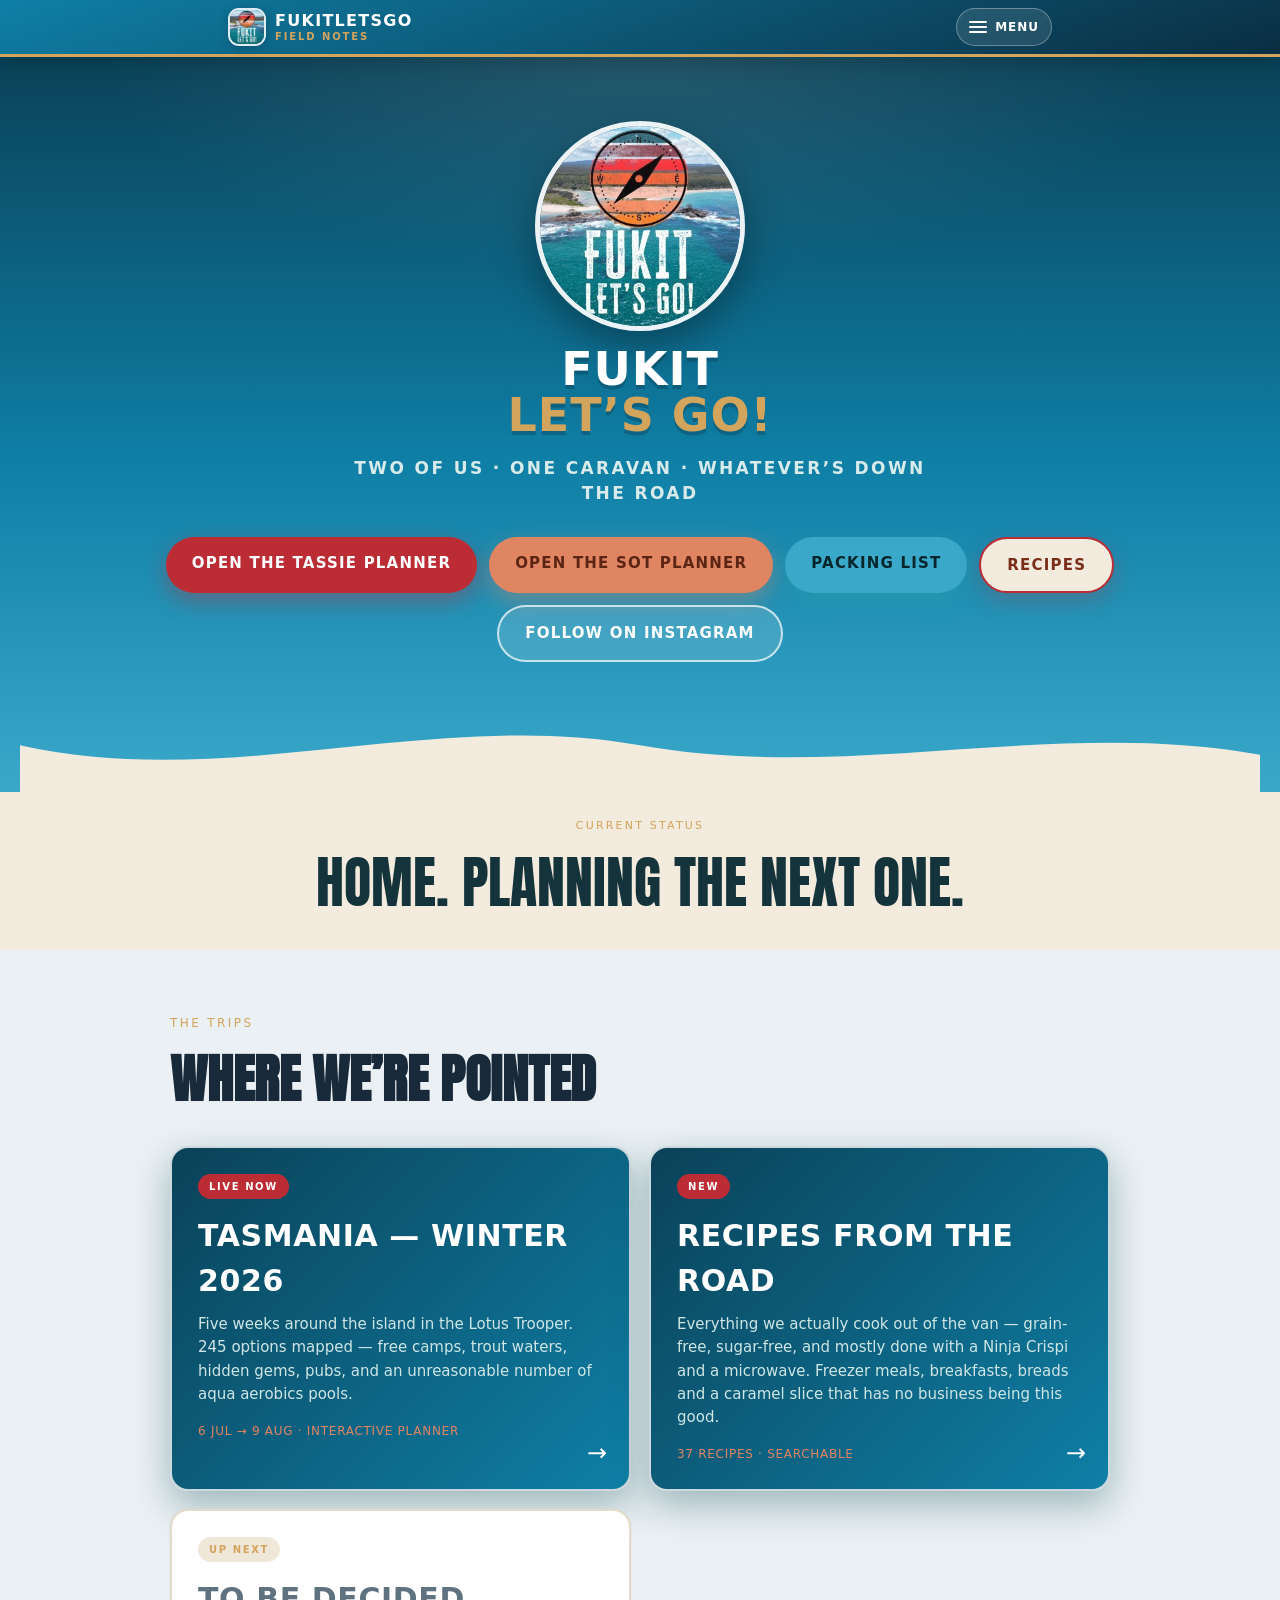
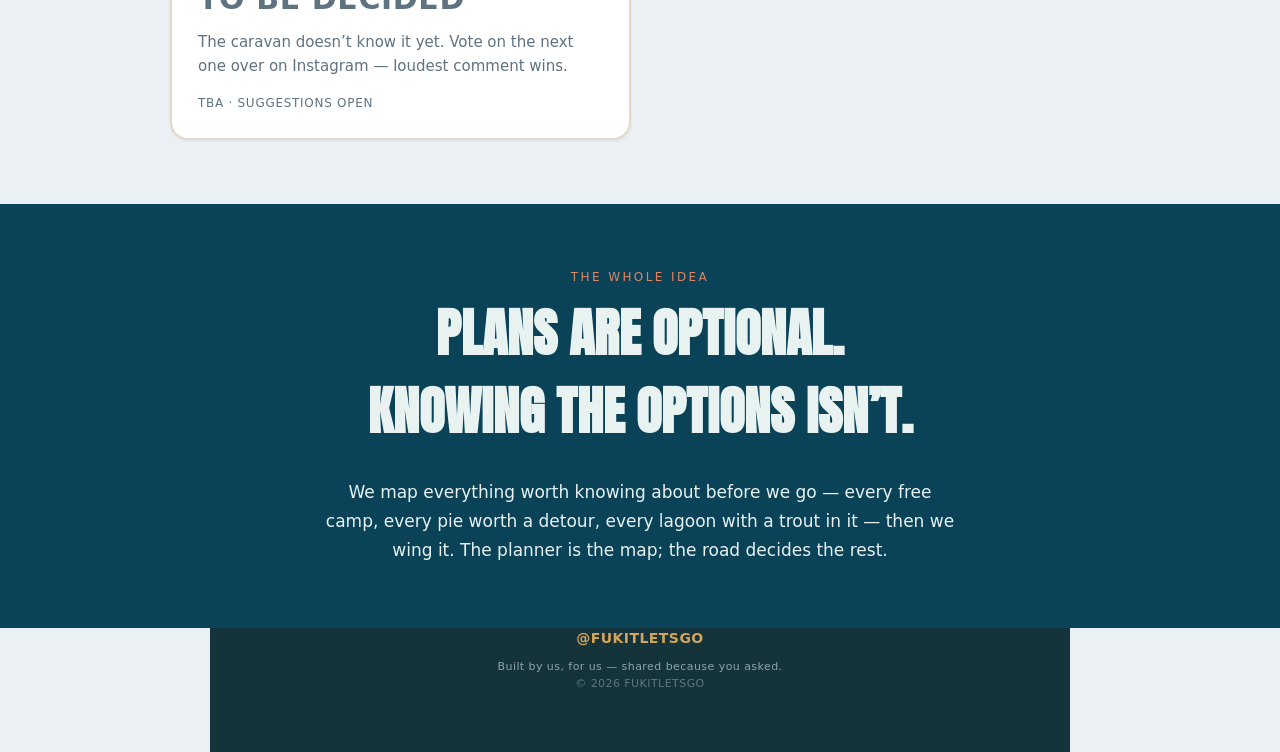
==== commit 671fa0b1: "Add files via upload" ====
--- a/index.html
+++ b/index.html
@@ -1,4 +1,3 @@
-
 
 <!DOCTYPE html>
 <html lang="en-AU">
@@ -87,11 +86,221 @@
 footer a:hover{text-decoration:underline}
 .insta{display:inline-block; margin-bottom:10px; font-size:14px; font-weight:700; text-transform:uppercase}
 </style>
-<style id="fkhdr-css">.fkhdr{position:relative;z-index:50;display:flex;align-items:center;gap:11px;padding:9px 15px;background:#0A4258; color:#fff; border-bottom:1px solid rgba(255,255,255,.12);font-family:system-ui,-apple-system,'Segoe UI',sans-serif}.fkhdr .fk-logo{display:flex;align-items:center;gap:9px;text-decoration:none;color:inherit}.fkhdr .fk-logo img{width:30px;height:30px;border-radius:50%;border:2px solid rgba(255,255,255,.55);display:block}.fkhdr .fk-wm{font-weight:700;font-size:14px;letter-spacing:.13em;text-transform:uppercase;color:inherit}.fkhdr .fk-burger{margin-left:auto;appearance:none;background:none;border:0;cursor:pointer;padding:8px;display:grid;gap:4px}.fkhdr .fk-burger span{display:block;width:22px;height:2px;background:currentColor;border-radius:2px;transition:.2s}.fkhdr.open .fk-burger span:nth-child(1){transform:translateY(6px) rotate(45deg)}.fkhdr.open .fk-burger span:nth-child(2){opacity:0}.fkhdr.open .fk-burger span:nth-child(3){transform:translateY(-6px) rotate(-45deg)}.fkhdr .fk-nav{position:absolute;top:100%;right:10px;min-width:210px;background:#0E4A52;border:1px solid rgba(255,255,255,.14);border-radius:12px;box-shadow:0 14px 40px rgba(0,0,0,.35);padding:6px;display:none;flex-direction:column}.fkhdr.open .fk-nav{display:flex}.fkhdr .fk-nav a{text-decoration:none;color:#fff;font-size:14px;font-weight:500;padding:11px 13px;border-radius:8px;display:flex;align-items:center;gap:9px}.fkhdr .fk-nav a:hover{background:rgba(127,127,127,.14)}.fkhdr .fk-nav a.cur{color:#E08562;font-weight:700}.fkhdr .fk-nav a .ic{width:18px;text-align:center;opacity:.8}.fkhdr .fk-nav .sep{height:1px;background:rgba(255,255,255,.14);margin:5px 8px}@media print{.fkhdr{display:none}}</style>
+<style id="flg-nav-css">
+:root{
+
+  --bitumen:#18293a;        /* deep strait ink */
+  --mist:#eaf0f3;           /* sea-mist background */
+  --card:#ffffff;
+  --sign-green:#0f7fa6;     /* sea blue primary */
+  --sign-green-deep:#0a2e42;/* deep water */
+  --gold:#d3a45c;           /* sand */
+  --river:#34688f;          /* denim blue */
+  --strait:#14283c;         /* Bass Strait navy */
+  --line:#ccd8de;
+  --muted:#5f7280;
+  --bg:var(--mist); --bg2:#dfeaef; --surface:var(--card); --surface-hi:#f8f1e0;
+  --line-soft:var(--line); --frost:var(--bitumen); --dim:var(--muted); --faint:#8fa3ad;
+  --ember:var(--gold); --ember-deep:#a97a37;
+  --glacier:var(--sign-green); --aurora:#3a8f7d; --dusk:#7d6ba0; --honey:var(--gold); --slate:#7f93a0;
+  --rose:#c2563b; --copper:#b76b32; --sage:#698b50; --lemon:#c59d2e; --orchid:#9b5aa7; --cycle:#3a8f7d; --cold:var(--sign-green); --warm:var(--gold);
+  --r:12px;
+  --serif:'Barlow Condensed',system-ui,sans-serif;
+  --sans:'Barlow',system-ui,-apple-system,sans-serif;
+  --mono:'Barlow Condensed',system-ui,sans-serif;
+}
+html[data-theme="dark"]{
+
+  --bitumen:#eaf0f3;
+  --mist:#0d1721;
+  --card:#14283c;
+  --sign-green:#42a9cc;
+  --sign-green-deep:#08111a;
+  --gold:#d3a45c;
+  --river:#7db8d7;
+  --strait:#0a1320;
+  --line:#294256;
+  --muted:#a8bac7;
+  --bg:var(--mist); --bg2:#102235; --surface:var(--card); --surface-hi:#193550;
+  --line-soft:var(--line); --frost:var(--bitumen); --dim:var(--muted); --faint:#7f93a0;
+  --ember:var(--gold); --ember-deep:#b7843c;
+  --glacier:var(--sign-green); --aurora:#6ec2a7; --dusk:#b19ddb; --honey:var(--gold); --slate:#91a8b8;
+  --rose:#ee8d73; --copper:#d98950; --sage:#9ab878; --lemon:#e0bd4d; --orchid:#ce85dd; --cycle:#6ec2a7; --cold:var(--sign-green); --warm:var(--gold);
+  --r:12px;
+  --serif:'Barlow Condensed',system-ui,sans-serif;
+  --sans:'Barlow',system-ui,-apple-system,sans-serif;
+  --mono:'Barlow Condensed',system-ui,sans-serif;
+}
+*{box-sizing:border-box; margin:0}
+html{scroll-behavior:smooth}
+body{background:var(--bg); color:var(--frost); font-family:var(--sans); font-size:15px; line-height:1.5; -webkit-text-size-adjust:100%}
+
+/* masthead */
+.mast{position:relative; padding:30px 18px 22px; border-bottom:1px solid var(--line-soft); overflow:hidden}
+.mast .aur{position:absolute; inset:0; background:radial-gradient(60% 80% at 25% 0%, rgba(127,201,160,.12), transparent 60%),radial-gradient(50% 80% at 80% 10%, rgba(167,143,214,.10), transparent 60%); pointer-events:none}
+.eyebrow{font-family:var(--mono); font-size:11px; letter-spacing:.18em; text-transform:uppercase; color:var(--faint)}
+h1{font-family:var(--serif); font-weight:600; font-size:clamp(30px,7vw,46px); line-height:1; margin-top:8px; letter-spacing:.005em}
+h1 .go{color:var(--ember)}
+.sub{color:var(--dim); margin-top:12px; max-width:60ch; font-size:14px}
+.legd{display:flex; gap:16px; margin-top:14px; flex-wrap:wrap; font-family:var(--mono); font-size:11px; letter-spacing:.04em; color:var(--dim)}
+.legd span{display:inline-flex; align-items:center; gap:6px}
+.legd i{width:10px; height:10px; border-radius:3px; display:inline-block}
+
+.themebtn{position:absolute; top:18px; right:16px; z-index:4; appearance:none; border:1px solid var(--line-soft); background:var(--surface); color:var(--frost); border-radius:999px; padding:7px 13px; font-family:var(--mono); font-size:11px; letter-spacing:.06em; cursor:pointer}
+.themebtn:hover{border-color:var(--glacier)}
+
+/* overall progress */
+.overall{max-width:860px; margin:18px auto 0; padding:0 18px}
+.bar{height:8px; background:var(--surface); border-radius:999px; overflow:hidden; border:1px solid var(--line-soft)}
+.bar > i{display:block; height:100%; background:linear-gradient(90deg,var(--ember),var(--honey)); width:0; transition:width .35s ease}
+.overall .lab{display:flex; justify-content:space-between; font-family:var(--mono); font-size:11px; letter-spacing:.06em; color:var(--dim); margin:8px 2px 0}
+
+/* toolbar */
+.tools{max-width:860px; margin:16px auto 0; padding:0 18px; display:flex; gap:8px; flex-wrap:wrap}
+.tbtn{appearance:none; border:1px solid var(--line-soft); background:var(--surface); color:var(--dim); font-family:var(--mono); font-size:11px; letter-spacing:.06em; text-transform:uppercase; padding:9px 13px; border-radius:999px; cursor:pointer}
+.tbtn:hover{border-color:var(--glacier); color:var(--frost)}
+
+/* sections */
+.wrap{max-width:860px; margin:0 auto; padding:10px 18px 80px}
+.sec{margin-top:26px; background:var(--bg2); border:1px solid var(--line-soft); border-radius:var(--r); overflow:hidden}
+.sec > h2{font-family:var(--serif); font-weight:600; font-size:21px; padding:16px 18px 4px; display:flex; align-items:center; gap:10px}
+.sec .scount{font-family:var(--mono); font-size:11px; color:var(--faint); font-weight:400; letter-spacing:.04em; margin-left:auto}
+.sec .sbar{height:4px; background:var(--surface); margin:8px 18px 6px; border-radius:999px; overflow:hidden}
+.sec .sbar > i{display:block; height:100%; background:var(--glacier); width:0; transition:width .3s ease}
+.grp{padding:6px 0 12px}
+.grp h3{font-family:var(--mono); font-size:10.5px; letter-spacing:.14em; text-transform:uppercase; color:var(--faint); padding:12px 18px 6px; display:flex; align-items:center; gap:8px}
+.grp h3.cold{color:var(--cold)} .grp h3.warm{color:var(--warm)}
+ul{list-style:none}
+li{display:flex; align-items:flex-start; gap:12px; padding:9px 18px; border-top:1px solid var(--line-soft); cursor:pointer; transition:background .12s}
+li:hover{background:var(--surface)}
+li .box{flex:0 0 auto; width:21px; height:21px; border:2px solid var(--line); border-radius:6px; margin-top:1px; display:grid; place-items:center; transition:all .15s}
+li .box svg{width:13px; height:13px; stroke:var(--bg); stroke-width:3.5; fill:none; opacity:0; transform:scale(.4); transition:all .15s}
+li.done .box{background:var(--aurora); border-color:var(--aurora)}
+li.done .box svg{opacity:1; transform:scale(1)}
+li .txt{flex:1; min-width:0}
+li .name{transition:color .15s}
+li.done .name{color:var(--faint); text-decoration:line-through}
+li .qty{font-family:var(--mono); font-size:11px; color:var(--ember); margin-left:8px; white-space:nowrap}
+li.done .qty{color:var(--faint)}
+li .note{display:block; font-size:12px; color:var(--faint); margin-top:2px}
+li .del{flex:0 0 auto; appearance:none; background:none; border:none; color:var(--faint); font-size:18px; line-height:1; cursor:pointer; padding:0 2px; opacity:0; transition:opacity .12s}
+li:hover .del{opacity:.7}
+li .del:hover{color:var(--ember); opacity:1}
+.additem{display:flex; gap:8px; padding:11px 18px; border-top:1px dashed var(--line)}
+.additem input{flex:1; background:var(--surface); border:1px solid var(--line-soft); color:var(--frost); border-radius:8px; padding:9px 11px; font-family:var(--sans); font-size:14px}
+.additem input:focus{outline:none; border-color:var(--glacier)}
+.additem button{appearance:none; border:1px solid var(--ember); background:transparent; color:var(--ember); font-family:var(--mono); font-size:12px; padding:0 14px; border-radius:8px; cursor:pointer}
+.additem button:hover{background:var(--ember); color:var(--bg)}
+
+footer{max-width:860px; margin:0 auto; padding:0 18px 60px; color:var(--faint); font-family:var(--mono); font-size:11px; letter-spacing:.04em; text-align:center}
+footer a{color:var(--ember); text-decoration:none}
+
+@media print{
+  body{background:#fff; color:#000}
+  .themebtn,.tools,.additem,.del,.mast .aur{display:none !important}
+  .sec,.bar,.sec .sbar{border-color:#bbb}
+  li{break-inside:avoid}
+  li .box{border-color:#666}
+  li.done .box{background:#666}
+}
+
+
+/* FUKITLETSGO road-trip theme, matched to index.html */
+body{background:var(--mist);color:var(--bitumen);font-family:var(--sans);}
+.mast, header.mast{background:linear-gradient(160deg,var(--sign-green) 0%,var(--sign-green-deep) 100%);color:#fff;border-bottom:6px solid var(--gold);}
+.mast .aur, header.mast .aur{background:radial-gradient(60% 80% at 20% 0%, rgba(255,255,255,.14), transparent 60%),radial-gradient(50% 80% at 82% 12%, rgba(211,164,92,.16), transparent 60%);}
+.eyebrow{font-family:var(--mono);font-weight:600;letter-spacing:.22em;text-transform:uppercase;color:var(--gold)!important;}
+h1,h1.title,.card h3,.panel h2,.kcard h3,.sec>h2,.ev .nm{font-family:var(--serif);font-weight:700;text-transform:uppercase;letter-spacing:.02em;}
+h1 .it,h1 .go{color:var(--gold)!important;}
+.route,.sub{color:rgba(255,255,255,.84)!important;}
+.route b{color:#fff!important;}
+.themebtn{top:18px;right:16px;border:1.5px solid rgba(255,255,255,.45);background:rgba(255,255,255,.12);color:#fff;font-family:var(--mono);font-weight:600;text-transform:uppercase;}
+.themebtn:hover{border-color:var(--gold);}
+.tab,.chip,.btn,.tbtn,a.gmap,.kcard .lk,.ev .event-link,.mapresults .m-focus{font-family:var(--mono);font-weight:600;text-transform:uppercase;letter-spacing:.08em;border-radius:999px;}
+.tab[aria-selected="true"],.btn.ember,.chip[data-type="mine"][aria-pressed="true"]{background:var(--sign-green);border-color:var(--sign-green);color:#fff;}
+.card,.panel,.kcard,.sec,.ev,.mapdetail,.mapwrap,.map-side,.mapresults .mcard,.gauge,.di,.slpill{background:var(--card);border-color:var(--line);box-shadow:0 1px 3px rgba(38,40,31,.07);}
+.tabs{background:linear-gradient(var(--mist) 70%, transparent);}
+.card:hover{border-color:var(--sign-green);}
+.tag,.fee,.fp,.detour{font-family:var(--mono);font-weight:600;}
+input.search,select.reg,select.day,.addform input,.addform select,.addform textarea,.di textarea,.additem input{background:var(--card);color:var(--bitumen);border-color:var(--line);}
+input.search:focus,select.reg:focus,select.day:focus,.additem input:focus{outline:none;border-color:var(--sign-green);}
+a.gmap,.kcard .lk,.ev .event-link{color:var(--river);}
+.leaflet-popup-content-wrapper,.leaflet-popup-tip,.leaflet-bar a,.leaflet-control-layers{background:var(--card)!important;color:var(--bitumen)!important;border-color:var(--line)!important;}
+html[data-theme="dark"] .mast,html[data-theme="dark"] header.mast{box-shadow:inset 0 -1px 0 rgba(255,255,255,.06);}
+html[data-theme="dark"] .range path:nth-of-type(1){fill:#102235;}
+html[data-theme="dark"] .range path:nth-of-type(2){fill:#0d1721;}
+html[data-theme="dark"] .range g{fill:#eaf0f3;}
+html[data-theme="dark"] .card,html[data-theme="dark"] .panel,html[data-theme="dark"] .kcard,html[data-theme="dark"] .sec,html[data-theme="dark"] .ev,html[data-theme="dark"] .mapdetail,html[data-theme="dark"] .mapwrap,html[data-theme="dark"] .map-side,html[data-theme="dark"] .mapresults .mcard,html[data-theme="dark"] .gauge,html[data-theme="dark"] .di,html[data-theme="dark"] .slpill{box-shadow:0 1px 3px rgba(0,0,0,.22);}
+html[data-theme="dark"] .route,html[data-theme="dark"] .sub{color:rgba(234,240,243,.82)!important;}
+
+
+/* Align the packing-page masthead with the checklist content */
+.mast > .eyebrow,
+.mast > h1,
+.mast > .sub,
+.mast > .legd{
+  max-width:860px;
+  margin-left:auto;
+  margin-right:auto;
+}
+.mast > h1{margin-top:8px;}
+.mast > .sub{margin-top:12px;}
+.mast > .legd{margin-top:14px;}
+@media(max-width:560px){.mast{padding-left:18px;padding-right:18px}.themebtn{top:14px;right:14px}}
+
+
+
+/* === FUKITLETSGO shared logo + hamburger menu === */
+.flg-nav{position:sticky;top:0;z-index:5000;background:linear-gradient(160deg,var(--sign-green) 0%,var(--sign-green-deep) 100%);border-bottom:3px solid var(--gold);box-shadow:0 6px 18px rgba(0,0,0,.16)}
+.flg-nav-inner{max-width:860px;margin:0 auto;padding:8px 18px;display:flex;align-items:center;justify-content:space-between;gap:12px}
+.flg-brand{display:inline-flex;align-items:center;gap:9px;color:#fff;text-decoration:none;min-width:0}
+.flg-logo{width:38px;height:38px;border-radius:11px;object-fit:cover;border:2px solid rgba(255,255,255,.85);background:rgba(255,255,255,.12);box-shadow:0 2px 10px rgba(0,0,0,.20)}
+.flg-word{font-family:var(--mono);font-size:16px;font-weight:700;letter-spacing:.08em;text-transform:uppercase;line-height:1;white-space:nowrap;color:#fff}
+.flg-word small{display:block;margin-top:3px;font-family:var(--sans);font-size:10px;font-weight:700;letter-spacing:.19em;color:var(--gold)}
+.flg-menu-wrap{position:relative;display:flex;align-items:center;gap:8px}
+.flg-menu-btn{appearance:none;border:1px solid rgba(255,255,255,.32);background:rgba(255,255,255,.10);color:#fff;border-radius:999px;min-width:42px;height:38px;padding:0 12px;display:inline-flex;align-items:center;justify-content:center;gap:8px;cursor:pointer;font-family:var(--mono);font-size:12px;font-weight:700;letter-spacing:.08em;text-transform:uppercase}
+.flg-menu-btn:hover,.flg-menu-btn[aria-expanded="true"]{background:rgba(255,255,255,.18);border-color:var(--gold)}
+.flg-menu-icon{width:18px;height:12px;position:relative;display:inline-block}
+.flg-menu-icon i,.flg-menu-icon:before,.flg-menu-icon:after{content:"";position:absolute;left:0;right:0;height:2px;background:#fff;border-radius:2px;transition:transform .16s ease,opacity .16s ease,top .16s ease}
+.flg-menu-icon:before{top:0}.flg-menu-icon i{top:5px}.flg-menu-icon:after{top:10px}
+.flg-menu-btn[aria-expanded="true"] .flg-menu-icon:before{top:5px;transform:rotate(45deg)}
+.flg-menu-btn[aria-expanded="true"] .flg-menu-icon i{opacity:0}
+.flg-menu-btn[aria-expanded="true"] .flg-menu-icon:after{top:5px;transform:rotate(-45deg)}
+.flg-menu{position:absolute;right:0;top:calc(100% + 10px);width:min(88vw,330px);background:var(--surface);color:var(--frost);border:1px solid var(--line-soft);border-radius:14px;box-shadow:0 16px 40px rgba(0,0,0,.30);padding:8px;display:none}
+.flg-menu.open{display:block}
+.flg-menu a{display:grid;grid-template-columns:1fr auto;gap:4px 12px;padding:11px 12px;border-radius:10px;color:var(--frost);text-decoration:none;font-family:var(--sans);font-weight:700;font-size:14px}
+.flg-menu a span{display:block;grid-column:1 / -1;font-family:var(--mono);font-size:10px;letter-spacing:.12em;text-transform:uppercase;color:var(--faint);font-weight:700;margin-top:1px}
+.flg-menu a:hover{background:var(--surface-hi)}
+.flg-menu a[aria-current="page"]{background:rgba(211,164,92,.16);color:var(--ember)}
+.flg-menu a[aria-current="page"] span{color:var(--ember)}
+.flg-menu .ext{font-size:13px;color:var(--gold)}
+@media(max-width:560px){.flg-word{font-size:14px;letter-spacing:.055em}.flg-word small{font-size:9px}.flg-menu-btn .flg-menu-label{display:none}.flg-nav-inner{padding:7px 10px}.flg-logo{width:34px;height:34px}}
+@media print{.flg-nav{display:none!important}}
+@media(prefers-reduced-motion:reduce){.flg-menu-icon i,.flg-menu-icon:before,.flg-menu-icon:after{transition:none!important}}
+.tabs{top:56px!important}
+</style>
 </head>
 <body>
-<header class="fkhdr" id="fkhdr"><a class="fk-logo" href="./"><img src="logo.png" alt=""><span class="fk-wm">Fukitletsgo</span></a><button class="fk-burger" id="fkBurger" aria-label="Menu" aria-expanded="false"><span></span><span></span><span></span></button><nav class="fk-nav" id="fkNav"><a class="cur" href="./"><span class="ic">⌂</span>Home</a><div class="sep"></div><a class="" href="Australia/Tasmania/"><span class="ic">🗺</span>Tassie Planner</a><a href="Australia/SOT/"><span class="ic">🚢</span>SOT Planner</a><a href="packing/"><span class="ic">🧳</span>Packing List</a><a href="recipes/"><span class="ic">🍳</span>Recipes</a></nav></header>
-
+<nav class="flg-nav" data-page="home" aria-label="FUKITLETSGO site navigation">
+  <div class="flg-nav-inner">
+    <a class="flg-brand" href="https://nichynoo.github.io/fukitletsgo/" aria-label="FUKITLETSGO home">
+      <img class="flg-logo" src="https://nichynoo.github.io/fukitletsgo/logo.png" alt="FUKITLETSGO logo">
+      <span class="flg-word">FUKITLETSGO<small>field notes</small></span>
+    </a>
+    <div class="flg-menu-wrap">
+      <button class="flg-menu-btn" type="button" aria-expanded="false" aria-controls="flgMenu">
+        <span class="flg-menu-icon" aria-hidden="true"><i></i></span><span class="flg-menu-label">Menu</span>
+      </button>
+      <div class="flg-menu" id="flgMenu" role="menu">
+        <a role="menuitem" data-page="home" href="https://nichynoo.github.io/fukitletsgo/">Home <b class="ext" aria-hidden="true">↗</b></a>
+        <a role="menuitem" data-page="route" href="https://nichynoo.github.io/fukitletsgo/Australia/SOT/">Road to the ferry <b class="ext" aria-hidden="true">↗</b></a>
+        <a role="menuitem" data-page="tas" href="https://nichynoo.github.io/fukitletsgo/Australia/Tasmania/">Tasmania winter planner <b class="ext" aria-hidden="true">↗</b></a>
+        <a role="menuitem" data-page="home" href="https://nichynoo.github.io/fukitletsgo/packing/">Packing list <b class="ext" aria-hidden="true">↗</b></a>
+        <a role="menuitem" data-page="recipes" href="https://nichynoo.github.io/fukitletsgo/recipes/">Recipes <b class="ext" aria-hidden="true">↗</b></a>
+      </div>
+    </div>
+  </div>
+</nav>
 
 <header class="hero">
   <img class="logo" src="logo.png" alt="FUKITLETSGO compass logo over a Tasmanian beach">
@@ -169,6 +378,24 @@
   else { el.textContent='Home. Planning the next one.'; }
 })();
 </script>
-<script>(function(){var h=document.getElementById('fkhdr'),b=document.getElementById('fkBurger');if(!h||!b)return;function set(o){h.classList.toggle('open',o);b.setAttribute('aria-expanded',o?'true':'false');}b.addEventListener('click',function(e){e.stopPropagation();set(!h.classList.contains('open'));});document.addEventListener('click',function(e){if(!h.contains(e.target))set(false);});document.addEventListener('keydown',function(e){if(e.key==='Escape')set(false);});})();</script>
+<script>
+(function(){
+  var nav=document.querySelector('.flg-nav'); if(!nav) return;
+  var btn=nav.querySelector('.flg-menu-btn');
+  var menu=nav.querySelector('.flg-menu');
+  if(!btn || !menu) return;
+  var page=nav.getAttribute('data-page')||'';
+  var active=menu.querySelector('a[data-page="'+page+'"]');
+  if(active) active.setAttribute('aria-current','page');
+  function setOpen(open){
+    btn.setAttribute('aria-expanded', open ? 'true' : 'false');
+    menu.classList.toggle('open', !!open);
+  }
+  btn.addEventListener('click',function(e){e.stopPropagation();setOpen(btn.getAttribute('aria-expanded')!=='true');});
+  menu.addEventListener('click',function(e){e.stopPropagation();});
+  document.addEventListener('click',function(){setOpen(false);});
+  document.addEventListener('keydown',function(e){if(e.key==='Escape')setOpen(false);});
+})();
+</script>
 </body>
 </html>
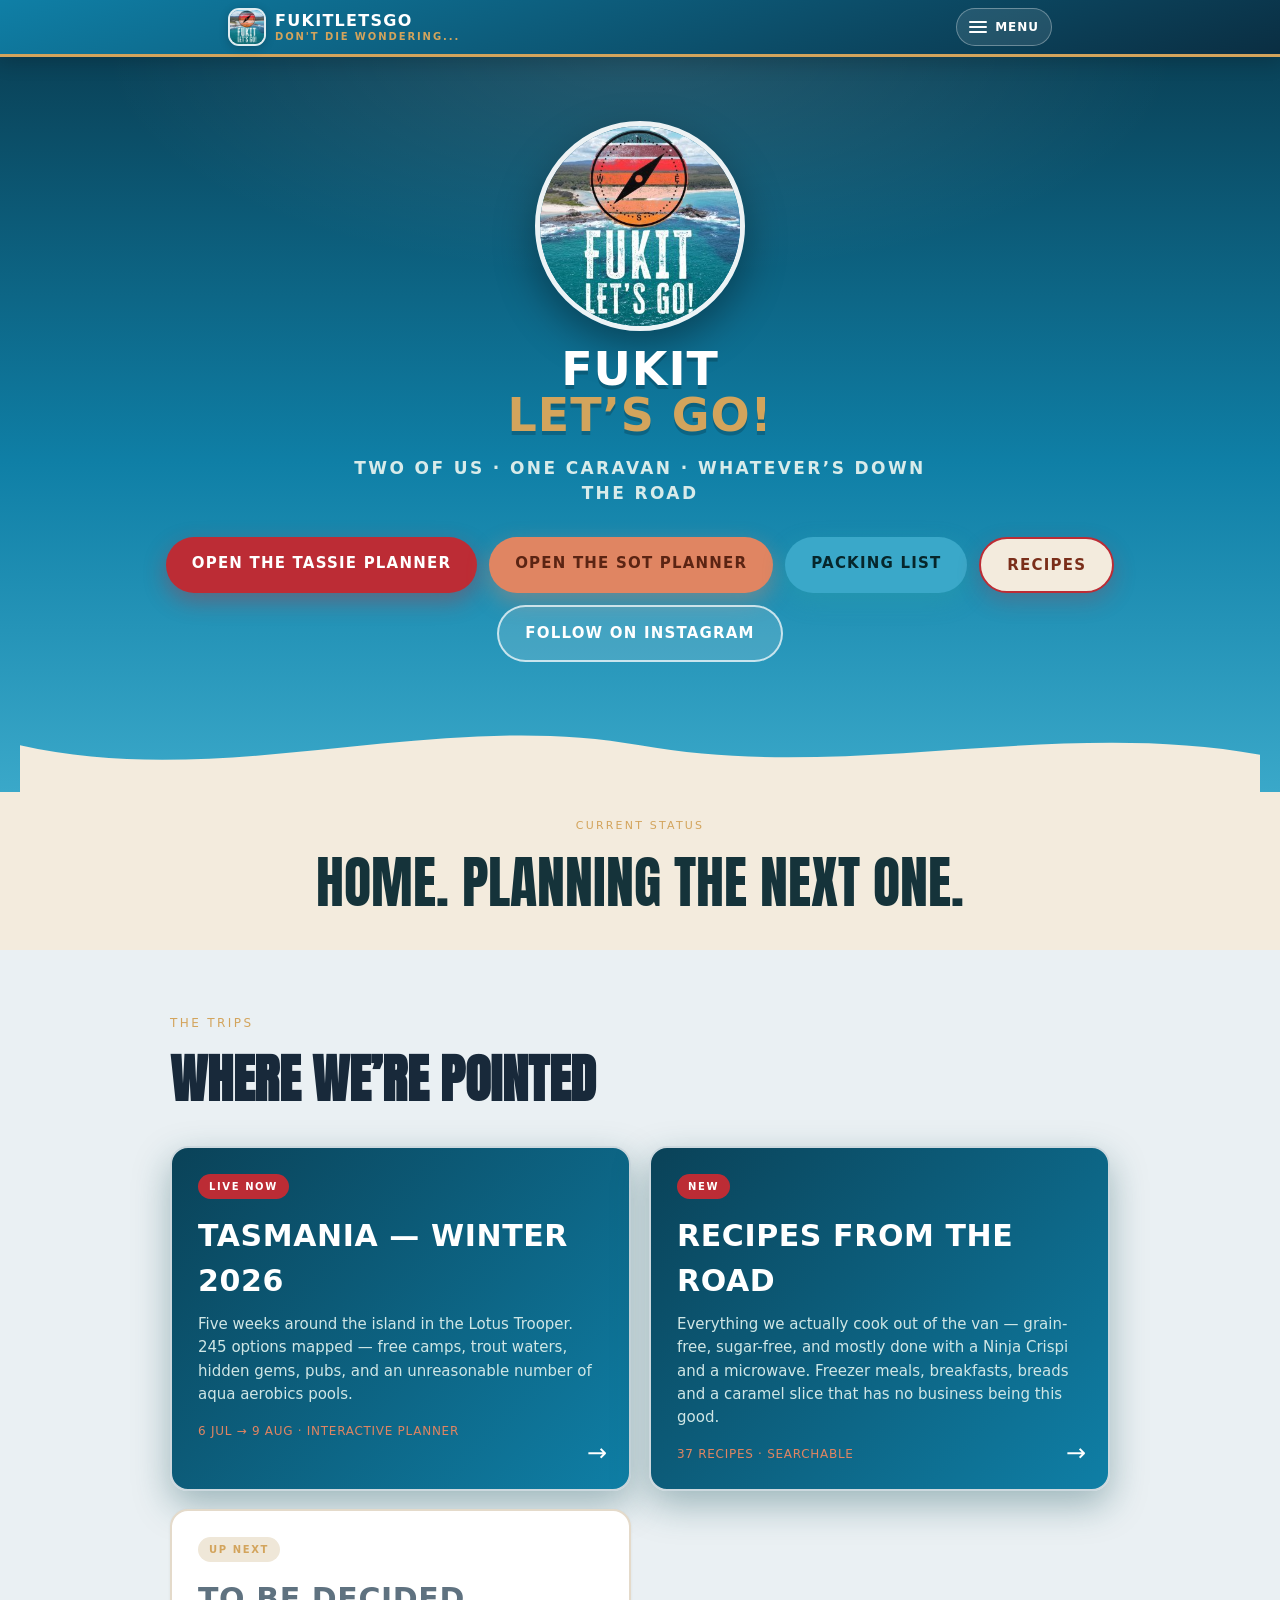
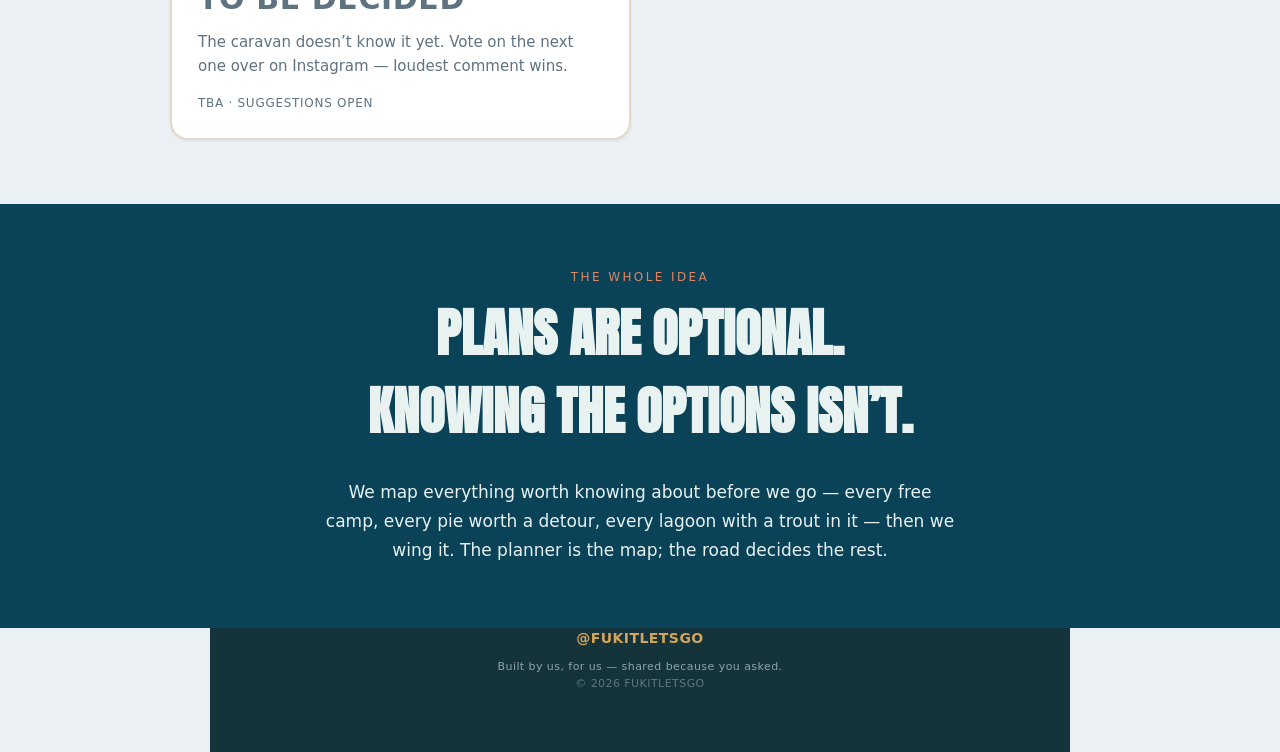
==== commit 0f952f42: "Update index.html" ====
--- a/index.html
+++ b/index.html
@@ -285,7 +285,7 @@
   <div class="flg-nav-inner">
     <a class="flg-brand" href="https://nichynoo.github.io/fukitletsgo/" aria-label="FUKITLETSGO home">
       <img class="flg-logo" src="https://nichynoo.github.io/fukitletsgo/logo.png" alt="FUKITLETSGO logo">
-      <span class="flg-word">FUKITLETSGO<small>field notes</small></span>
+      <span class="flg-word">FUKITLETSGO<small>Don't die wondering...</small></span>
     </a>
     <div class="flg-menu-wrap">
       <button class="flg-menu-btn" type="button" aria-expanded="false" aria-controls="flgMenu">
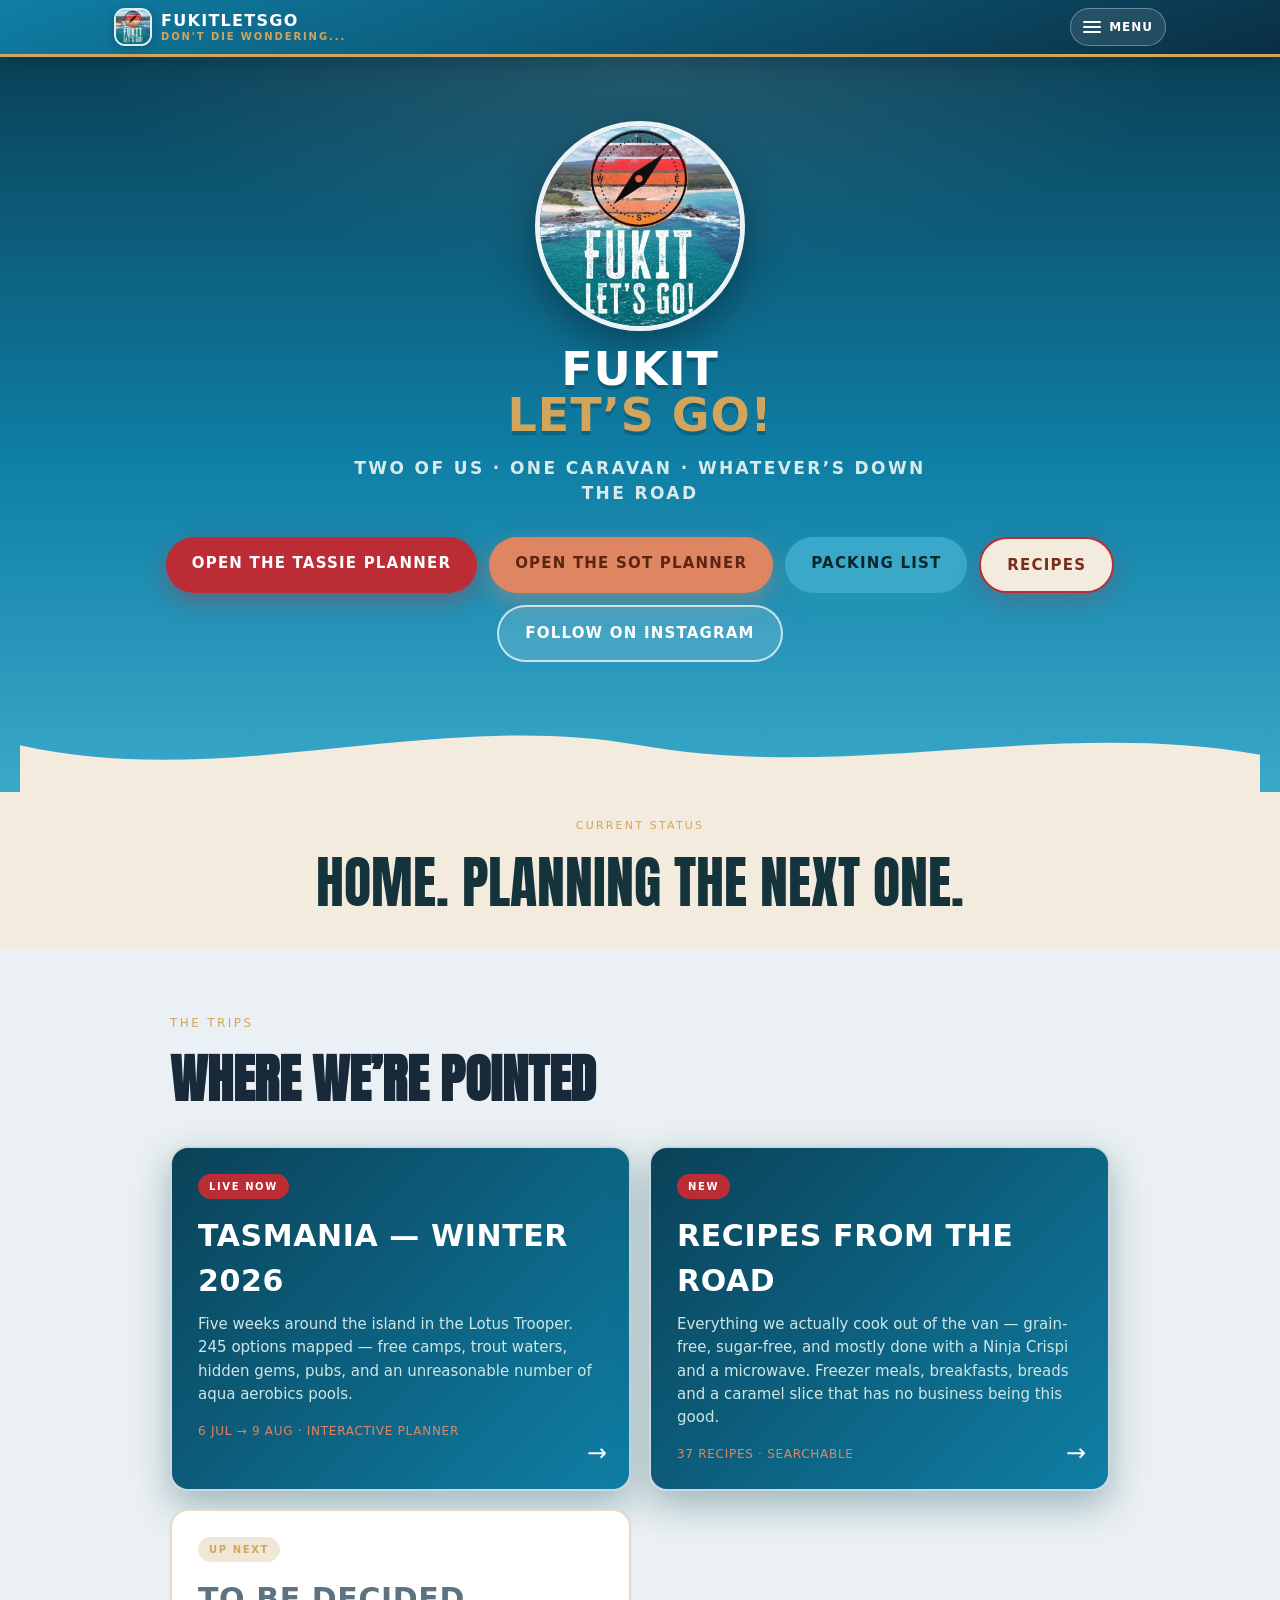
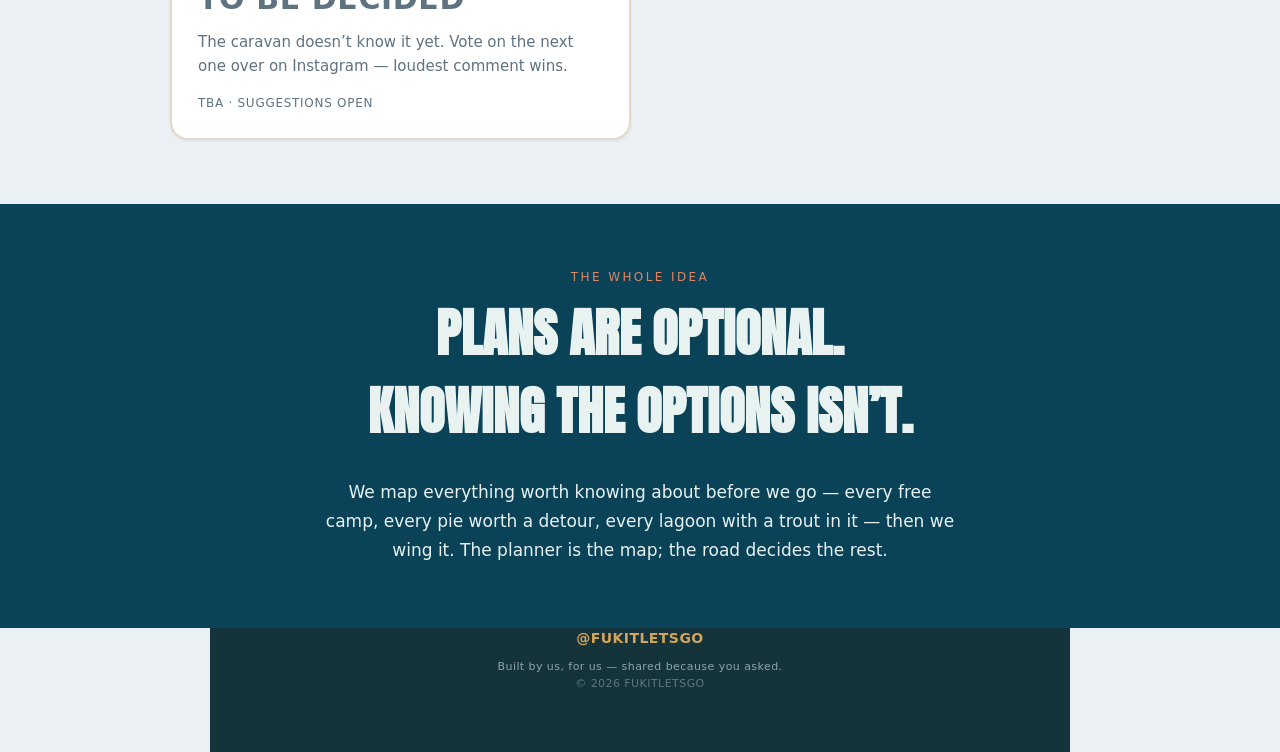
==== commit 8a5a3136: "Add files via upload" ====
--- a/index.html
+++ b/index.html
@@ -252,7 +252,7 @@
 
 /* === FUKITLETSGO shared logo + hamburger menu === */
 .flg-nav{position:sticky;top:0;z-index:5000;background:linear-gradient(160deg,var(--sign-green) 0%,var(--sign-green-deep) 100%);border-bottom:3px solid var(--gold);box-shadow:0 6px 18px rgba(0,0,0,.16)}
-.flg-nav-inner{max-width:860px;margin:0 auto;padding:8px 18px;display:flex;align-items:center;justify-content:space-between;gap:12px}
+.flg-nav-inner{max-width:1080px;margin:0 auto;padding:8px 14px;display:flex;align-items:center;justify-content:space-between;gap:12px}
 .flg-brand{display:inline-flex;align-items:center;gap:9px;color:#fff;text-decoration:none;min-width:0}
 .flg-logo{width:38px;height:38px;border-radius:11px;object-fit:cover;border:2px solid rgba(255,255,255,.85);background:rgba(255,255,255,.12);box-shadow:0 2px 10px rgba(0,0,0,.20)}
 .flg-word{font-family:var(--mono);font-size:16px;font-weight:700;letter-spacing:.08em;text-transform:uppercase;line-height:1;white-space:nowrap;color:#fff}
